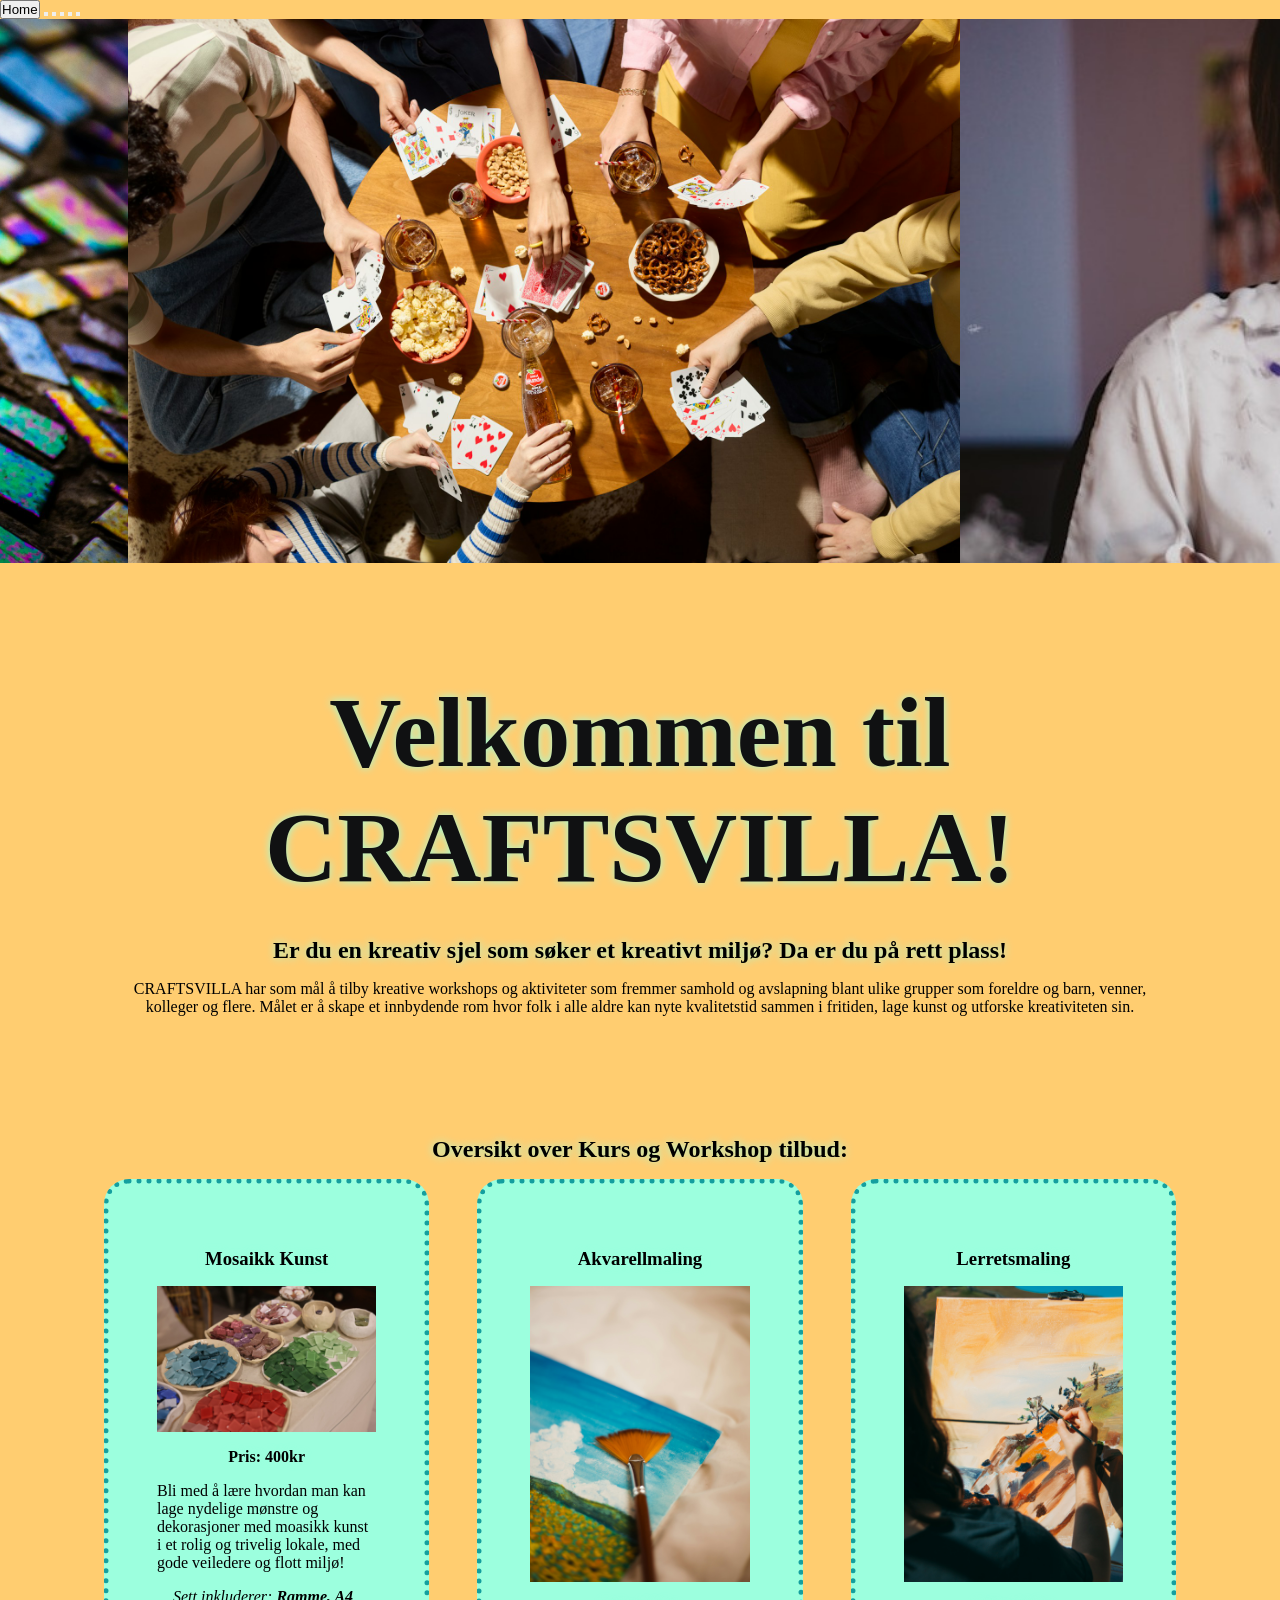
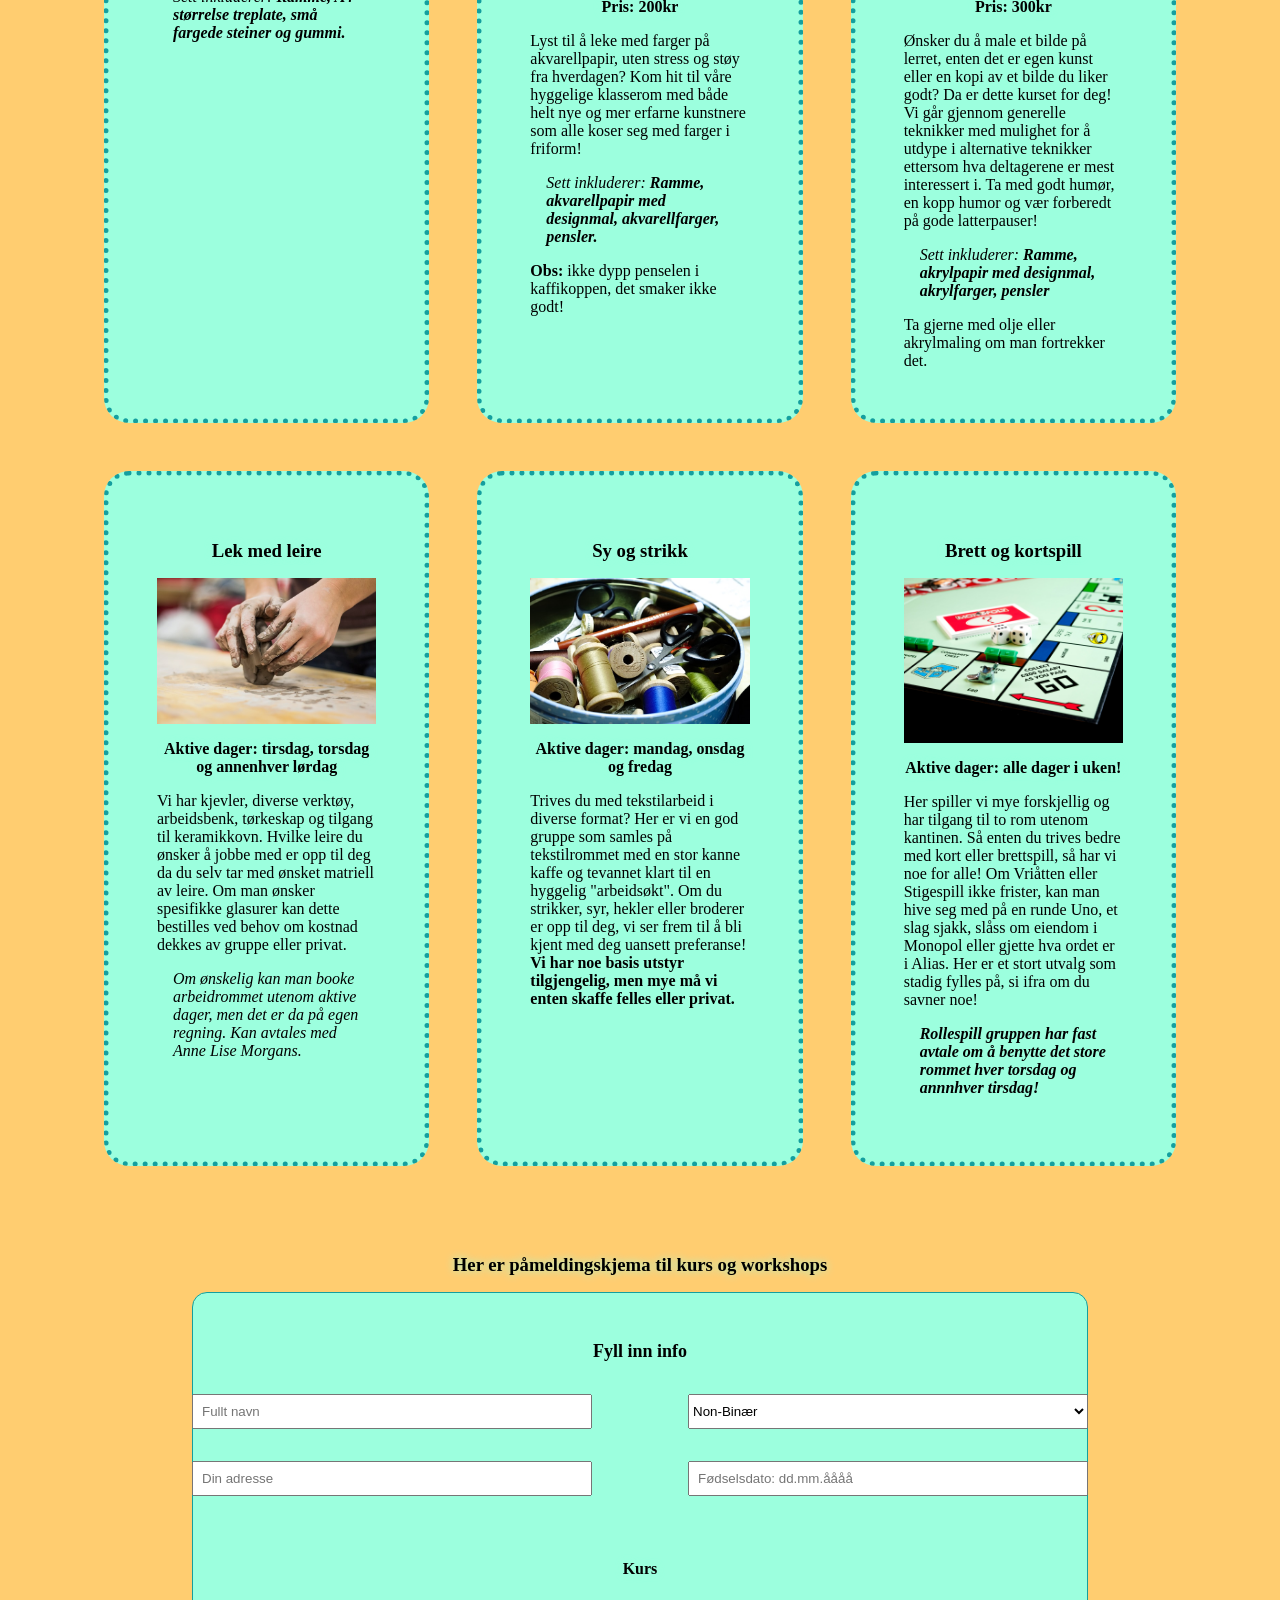
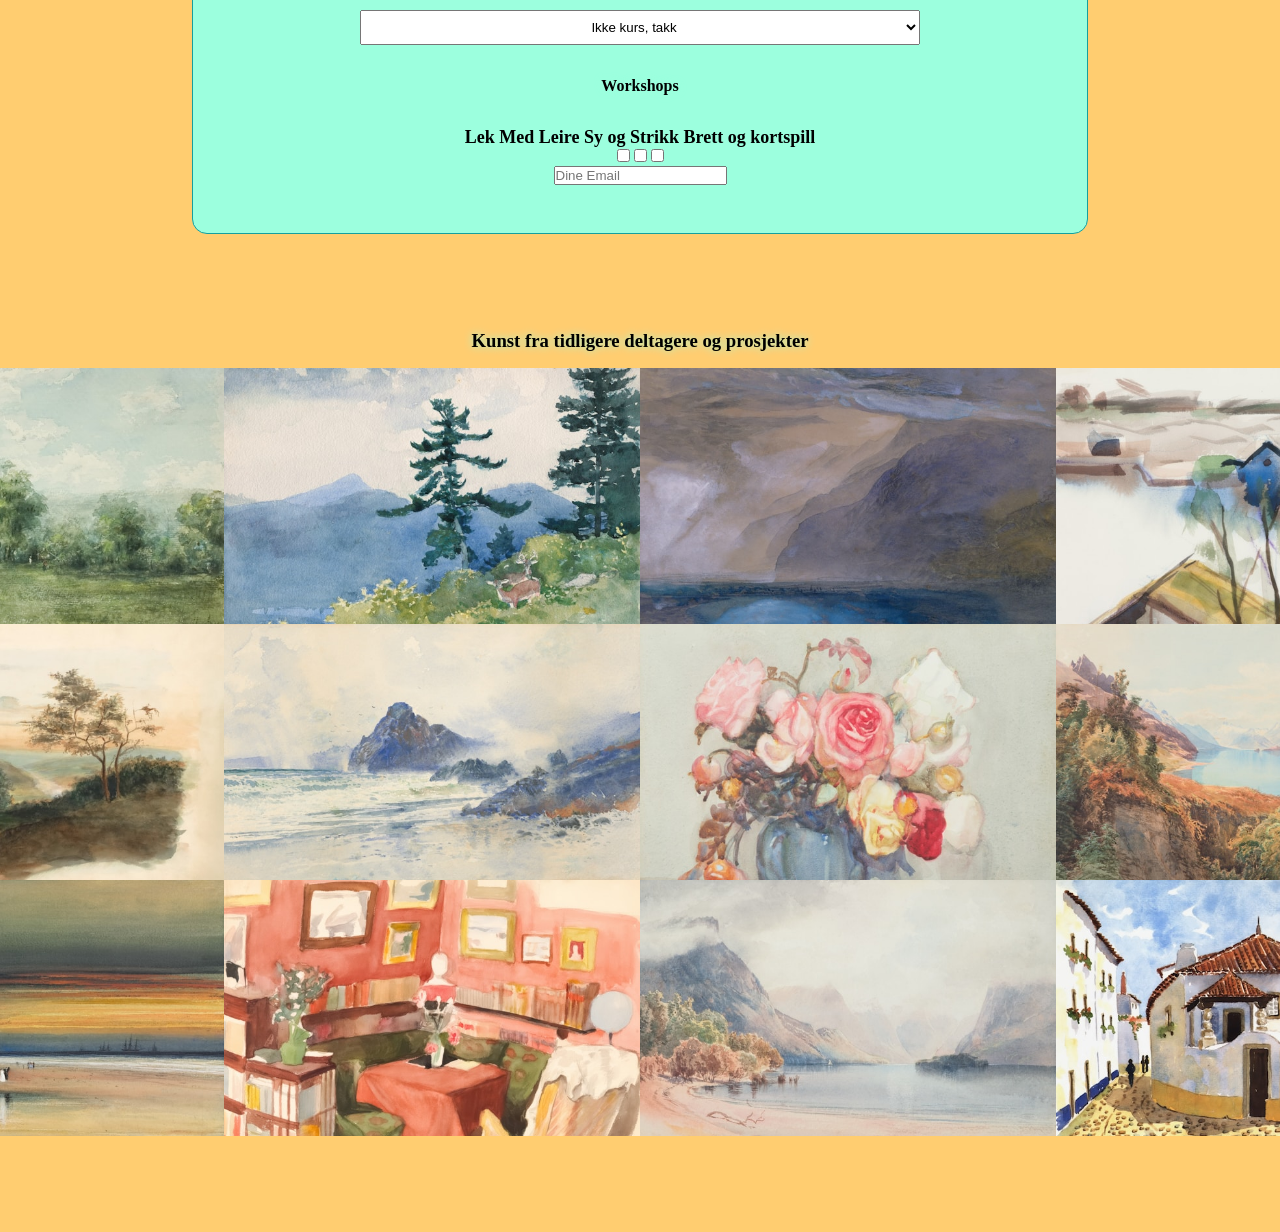
==== index.html @ 733533bc "AddedFeedbackPageFiles" ====
<!doctype html>
<html lang="en">
  <head>
    <meta charset="UTF-8" />
    <meta name="viewport" content="width=device-width, initial-scale=1.0" />
    <link rel="stylesheet" href="style.css" />
    <script src="script.js" defer></script>
    <!-- Favicon -->
    <link
      rel="icon"
      href="./img/icons/world-creativity-and-innovation-day.png"
    />
    <title>CRAFTSVILLA</title>
  </head>
  <body>
    <header>
      <!-- Per my design idea, I want the header to be the heroBanner/splash. A gently rotating display of img that is. -->
      <nav class="navBtnBar">
        <button class=" navBtn" id="navHome">Home</button>
        <button class="navBtn" id="navContact"></button>
        <button class="navBtn" id=""></button>
        <button class="navBtn" id=""></button>
        <button class="navBtn" id=""></button>
        <button class="navBtn" id=""></button>
      </nav>
      <!-- FIX the buttons to hover on top of the imgCarousel! -->
      <div class="carousel">
        <div class="group">
          <figure class="imgContSlide">
            <img
              src="./img/creativeCafe.jpg"
              alt="Et bord ved vindu, med to tegneblokker og tegneutstyr, en kaffekopp og presskanne."
              class="imgSlide"
            />
          </figure>
          <figure class="imgContSlide">
            <img
              src="./img/mosaicSplash.jpg"
              alt="Fargerikt mosaikk mønster i spraglende regnbuefarger."
              class="imgSlide"
            />
          </figure>
          <figure class="imgContSlide">
            <img
              src="./img/socialSplah.jpg"
              alt="overblikk av et bord med en vennegjeng som spiller kort, på bordet er glass og skåler med diverse salt snacks"
              class="imgSlide"
            />
          </figure>
          <figure class="imgContSlide">
            <img
              src="./img/paintingCarouselImg.jpg"
              alt="En smilende kvinne med malingsflekker i ansiktet"
              class="imgSlide"
            />
          </figure>
          <figure class="imgContSlide">
            <img
              src="./img/mosaicCreativeSplash.jpg"
              alt="veggmaleri, med teksten 'You are beautiful' og en stor sommerfugl alle detaljer og farger er laget i mosaikk."
              class="imgSlide"
            />
          </figure>
          <figure class="imgContSlide">
            <img
              src="./img/boardGameSplash.jpg"
              alt="Fire venner som spiller mahjong."
              class="imgSlide"
            />
          </figure>
        </div>
        <!-- Repeat of the imgs above to make the rotating animation as smooth as possible, according to my research the "aria-hidden" should mean that the accessibility aids ignore it as it is purely there for visual design purposes -->
        <div aria-hidden class="group">
          <figure class="imgContSlide">
            <img src="./img/creativeCafe.jpg" alt="" class="imgSlide" />
          </figure>
          <figure class="imgContSlide">
            <img src="./img/mosaicSplash.jpg" alt="" class="imgSlide" />
          </figure>
          <figure class="imgContSlide">
            <img src="./img/socialSplah.jpg" alt="" class="imgSlide" />
          </figure>
          <figure class="imgContSlide">
            <img src="./img/paintingCarouselImg.jpg" alt="" class="imgSlide" />
          </figure>
          <figure class="imgContSlide">
            <img src="./img/mosaicCreativeSplash.jpg" alt="" class="imgSlide" />
          </figure>
          <figure class="imgContSlide">
            <img src="./img/boardGameSplash.jpg" alt="" class="imgSlide" />
          </figure>
          <!-- Add ALT txt to group clone, just in case? -->
        </div>
      </div>
    </header>
    <main>
      <!-- First section is a little welcome text -->
      <section class="welcomeTxt">
        <h1>Velkommen til CRAFTSVILLA!</h1>
        <h2>
          Er du en kreativ sjel som søker et kreativt miljø? Da er du på rett
          plass!
        </h2>
        <p>
          CRAFTSVILLA har som mål å tilby kreative workshops og aktiviteter som
          fremmer samhold og avslapning blant ulike grupper som foreldre og
          barn, venner, kolleger og flere. Målet er å skape et innbydende rom
          hvor folk i alle aldre kan nyte kvalitetstid sammen i fritiden, lage
          kunst og utforske kreativiteten sin.
        </p>
      </section>
      <!-- All the incoming sections are supposed to be a mini taste/intro that will eventually lead to their own dedicated pages with a link -->
      <!-- Following section showcases classes and workshops, and will also function like buttons/links to separate childPages when they are ready -->
      <section class="workshInfo">
        <h2>Oversikt over Kurs og Workshop tilbud:</h2>
        <!-- Mulig videre info tekst her?  -->
        <div class="actiCardGrid">
          <article class="actiCard">
            <h3>Mosaikk Kunst</h3>
            <figure class="workshCardImg">
              <img src="./img/mosaicClassCard.jpg" alt="" />
            </figure>
            <h4>Pris: 400kr</h4>
            <p>
              Bli med å lære hvordan man kan lage nydelige mønstre og
              dekorasjoner med moasikk kunst i et rolig og trivelig lokale, med
              gode veiledere og flott miljø!
            </p>
            <p class="actiClassInfo">
              Sett inkluderer:
              <span class="actiInfoBoldTxt"
                >Ramme, A4 størrelse treplate, små fargede steiner og
                gummi.</span
              >
            </p>
          </article>
          <article class="actiCard">
            <h3>Akvarellmaling</h3>
            <figure class="workshCardImg">
              <img src="./img/paintDetail.jpg" alt="" />
            </figure>
            <h4>Pris: 200kr</h4>
            <p>
              Lyst til å leke med farger på akvarellpapir, uten stress og støy
              fra hverdagen? Kom hit til våre hyggelige klasserom med både helt
              nye og mer erfarne kunstnere som alle koser seg med farger i
              friform!
            </p>
            <p class="actiClassInfo">
              Sett inkluderer:
              <span class="actiInfoBoldTxt"
                >Ramme, akvarellpapir med designmal, akvarellfarger,
                pensler.</span
              >
            </p>
            <p>
              <span class="actiInfoBoldTxt">Obs:</span> ikke dypp penselen i
              kaffikoppen, det smaker ikke godt!
            </p>
          </article>
          <article class="actiCard">
            <h3>Lerretsmaling</h3>
            <figure class="workshCardImg">
              <img src="./img/oilPaintingClass.jpg" alt="" />
            </figure>
            <h4>Pris: 300kr</h4>
            <p>
              Ønsker du å male et bilde på lerret, enten det er egen kunst eller
              en kopi av et bilde du liker godt? Da er dette kurset for deg! Vi
              går gjennom generelle teknikker med mulighet for å utdype i
              alternative teknikker ettersom hva deltagerene er mest interessert
              i. Ta med godt humør, en kopp humor og vær forberedt på gode
              latterpauser!
            </p>
            <p class="actiClassInfo">
              Sett inkluderer:
              <span class="actiInfoBoldTxt"
                >Ramme, akrylpapir med designmal, akrylfarger, pensler</span
              >
            </p>
            <p>Ta gjerne med olje eller akrylmaling om man fortrekker det.</p>
          </article>
          <article class="actiCard">
            <h3>Lek med leire</h3>
            <figure class="workshCardImg">
              <img
                src="./img/clayWorkshop.jpg"
                alt="To hender som knar leire på et trebord"
              />
            </figure>
            <h4>Aktive dager: tirsdag, torsdag og annenhver lørdag</h4>
            <p>
              Vi har kjevler, diverse verktøy, arbeidsbenk, tørkeskap og tilgang
              til keramikkovn. Hvilke leire du ønsker å jobbe med er opp til deg
              da du selv tar med ønsket matriell av leire. Om man ønsker
              spesifikke glasurer kan dette bestilles ved behov om kostnad
              dekkes av gruppe eller privat.
            </p>
            <p class="actiClassInfo">
              Om ønskelig kan man booke arbeidrommet utenom aktive dager, men
              det er da på egen regning. Kan avtales med
              <!-- sett inn AdminNavn-->
              Anne Lise Morgans.
            </p>
          </article>
          <article class="actiCard">
            <h3>Sy og strikk</h3>
            <figure class="workshCardImg">
              <img
                src="./img/textileWorkshop.jpg"
                alt="En kurv med sakser, markeringstusj og diverse farget tråd i."
              />
            </figure>
            <h4>Aktive dager: mandag, onsdag og fredag</h4>
            <p>
              Trives du med tekstilarbeid i diverse format? Her er vi en god
              gruppe som samles på tekstilrommet med en stor kanne kaffe og
              tevannet klart til en hyggelig "arbeidsøkt". Om du strikker, syr,
              hekler eller broderer er opp til deg, vi ser frem til å bli kjent
              med deg uansett preferanse!
            </p>
            <p class="actiInfoBoldTxt">
              Vi har noe basis utstyr tilgjengelig, men mye må vi enten skaffe
              felles eller privat.
            </p>
          </article>
          <article class="actiCard">
            <h3>Brett og kortspill</h3>
            <figure class="workshCardImg">
              <img
                src="./img/boardgameCard.jpg"
                alt="Hjørnet på et Monopoly brettspill, med spillbrikker, kort og små hus på."
              />
            </figure>
            <h4>Aktive dager: alle dager i uken!</h4>
            <p>
              Her spiller vi mye forskjellig og har tilgang til to rom utenom
              kantinen. Så enten du trives bedre med kort eller brettspill, så
              har vi noe for alle! Om Vriåtten eller Stigespill ikke frister,
              kan man hive seg med på en runde Uno, et slag sjakk, slåss om
              eiendom i Monopol eller gjette hva ordet er i Alias. Her er et
              stort utvalg som stadig fylles på, si ifra om du savner noe!
            </p>
            <p class="actiClassInfo actiInfoBoldTxt">
              Rollespill gruppen har fast avtale om å benytte det store rommet
              hver torsdag og annnhver tirsdag!
            </p>
          </article>
        </div>
      </section>
      <!-- This section is for signing up to the classes or workshops above, NOTE: is should be a seperate page -->
      <section class="signUpForm">
        <h3>Her er påmeldingskjema til kurs og workshops</h3>
        <form action="">
          <label for="text">Fyll inn info</label>
          <div class="formGrid">
            <input type="text" placeholder="Fullt navn" required="required" />
            <select name="gender" id="">
              <option value="1">Non-Binær</option>
              <option value="2">Mann</option>
              <option value="3">Kvinne</option>
              <option value="4">Ønsker ikke å oppgi</option>
            </select>
            <input type="text" placeholder="Din adresse" required="required" />
            <input type="text" placeholder="Fødselsdato: dd.mm.åååå" />
            <!-- Note to self: May need different parting into divs and css to achieve the visual I want -->
          </div>
          <div class="wsAndcoptions">
            <h4>Kurs</h4>
            <select name="classes" id="">
              <option value="0">Ikke kurs, takk</option>
              <option value="1">Mosaikk Kunst</option>
              <option value="2">Akvarellmaling</option>
              <option value="3">Lerretsmaling</option>
            </select>
            <h4>Workshops</h4>
            <div class="workshopOptionCont">
              <div class="chooseOption">
                <label for="workshopActivity"> Lek Med Leire </label>
                <label for="workshopActivity">Sy og Strikk </label>
                <label for="workshopActivity">Brett og kortspill </label>
              </div>
              <div class="checkboxOption">
                <input type="checkbox" />
                <input type="checkbox" />
                <input type="checkbox" />
              </div>
            </div>
          </div>
          <input type="text" placeholder="Dine Email" />
        </form>
      </section>
      <section class="imgGallery">
        <h3>Kunst fra tidligere deltagere og prosjekter</h3>
        <div class="imgGalleryGrid">
          <figure class="imgContGallery">
            <img src="./img/gallery/formerArt1.jpg" alt="" />
          </figure>
          <figure class="imgContGallery">
            <img src="./img/gallery/formerArt2.jpg" alt="" />
          </figure>
          <figure class="imgContGallery">
            <img src="./img/gallery/formerArt3.jpg" alt="" />
          </figure>
          <figure class="imgContGallery">
            <img src="./img/gallery/formerArt4.jpg" alt="" />
          </figure>
          <figure class="imgContGallery">
            <img src="./img/gallery/formerArt5.jpg" alt="" />
          </figure>
          <figure class="imgContGallery">
            <img src="./img/gallery/formerArt6.jpg" alt="" />
          </figure>
          <figure class="imgContGallery">
            <img src="./img/gallery/formerArt7.jpg" alt="" />
          </figure>
          <figure class="imgContGallery">
            <img src="./img/gallery/formerArt8.jpg" alt="" />
          </figure>
          <figure class="imgContGallery">
            <img src="./img/gallery/formerArt9.jpg" alt="" />
          </figure>
          <figure class="imgContGallery">
            <img src="./img/gallery/formerArt10.jpg" alt="" />
          </figure>
          <figure class="imgContGallery">
            <img src="./img/gallery/formerArt11.jpg" alt="" />
          </figure>
          <figure class="imgContGallery">
            <img src="/img/gallery/formerArt12.jpg" alt="" />
          </figure>
        </div>
      </section>
      <!-- <section></section> -->
    </main>
    <footer></footer>
  </body>
</html>
---- style.css ----
/* Readjusting base layout for the entire page */
* {
  margin: 0;
  padding: 0;
  box-sizing: border-box;
}

body {
  background-color: #ffc75ee2;
}
body::-webkit-scrollbar {
  display: none;
}

/* Group styling on headliners to give them some air */
h1,
h2,
h3,
h4 {
  padding-bottom: 1rem;
  padding-top: 1rem;
  text-shadow: 0 0 8px #9cffde;
  text-align: center;
}
h1 {
  color: #101112;
  font-size: 100px;
}

/* Rotating imgs - Herobanner - Styling */
.carousel {
  display: flex;
  flex-direction: row;
  /* margin: 90px; */
  width: 100vw;
  /* border: 5px solid red; */
  overflow-x: auto;
  /* overflow-y: hidden; */
  height: 34rem;
}
.carousel::-webkit-scrollbar {
  display: none;
}

.group {
  display: flex;
  flex-direction: row;
  justify-content: center;
  align-items: center;
  /* padding-right: 0; */
  animation: spin 20s infinite linear;
}
.group::-webkit-scrollbar {
  display: none;
}
/* the image conatiner styling */
.imgContSlide {
  justify-content: center;
  align-items: center;
  flex: 0 0 52rem;
  overflow-y: auto;
}
/* Adjusting img files to fit their container */
img {
  width: 100%;
}
/* Animation for the rotation */
@keyframes spin {
  from {
    translate: 0;
  }
  to {
    translate: -100%;
  }
  /* Should be seamless animation now, but have yet to check if it works with different size screens */
}

/* Layout styling til velksomtekst h1, h2 og p */
.welcomeTxt {
  display: flex;
  flex-direction: column;
  align-items: center;
  justify-content: center;
  text-align: center;
  padding: 6rem 8rem 5rem 8rem;
}

/* Workshops and classes styling */
.workshInfo {
  display: flex;
  flex-direction: column;
  align-items: center;
  margin: 1.5rem;
  padding: 0 5rem 0 5rem;
}

.actiCardGrid {
  display: grid;
  grid-template-columns: repeat(3, 1fr);
  gap: 3rem;
  margin-bottom: 3rem;
}

.actiCard {
  background-color: #9cffde;
  padding: 3rem;
  border: 5px dotted #149f9f;
  border-radius: 25px;
  max-width: 36rem;
  /* Ready to activate when the other pages are done */
  /* cursor: pointer; */
  transition: transform 0.5s ease-in-out;
}

.actiCard:hover {
  transform: scale(1.03);
  box-shadow: 3px 3px 8px #149f9f;
}

.workshCardImg {
  display: flex;
  flex-direction: column;
  justify-content: center;
  max-width: 28rem;
  max-height: 18.5rem;
  object-fit: contain;
  object-position: center center;
  overflow: hidden;
}

.actiClassInfo {
  font-style: italic;
  padding: 1rem;
}
.actiInfoBoldTxt {
  font-weight: bold;
}

/* Sign up form styling */
/* NOTE!! FIX responsive styling, DIS NO WORK ON SMALLER SCREENS */
form {
  display: flex;
  flex-direction: column;
  align-items: center;
  background-color: #9cffde;
  width: 70vw;
  margin: auto; /*Note To self: FIX to be responsive asap, ya DINGUS!*/
  padding: 3rem;
  border: 1.5px solid #149f9f;
  border-radius: 15px;
}

label {
  font-size: large;
  font-weight: bold;
}

.formGrid {
  display: grid;
  grid-template-columns: repeat(2, 1fr);
  row-gap: 2rem;
  column-gap: 6rem;
  margin-top: 2rem;
}

.formGrid > input {
  width: 25rem;
  padding: 0.5rem;
}

.wsAndcoptions {
  margin-top: 3rem;
  display: flex;
  flex-direction: column;
  row-gap: 1rem;
}

.wsAndcoptions > select {
  width: 35rem;
  padding: 0.5rem;
  text-align: center;
}

.wsAndcoptions > label {
  text-align: center;
}
.workshopOptionCont {
  display: flex;
  flex-direction: column;
  align-items: center;
  justify-content: space-evenly;
}
.chooseOption {
}

/* GalleryGrid */
.imgGallery {
  display: flex;
  flex-direction: column;
  align-items: center;
  margin-top: 5rem;
  margin-bottom: 6rem;
}
.imgGalleryGrid {
  display: grid;
  grid-template-columns: repeat(4, 1fr);
  justify-content: center;
  width: 85vw;
}
.imgContGallery {
  width: 26rem;
  height: 16rem;
  overflow-y: hidden;
}
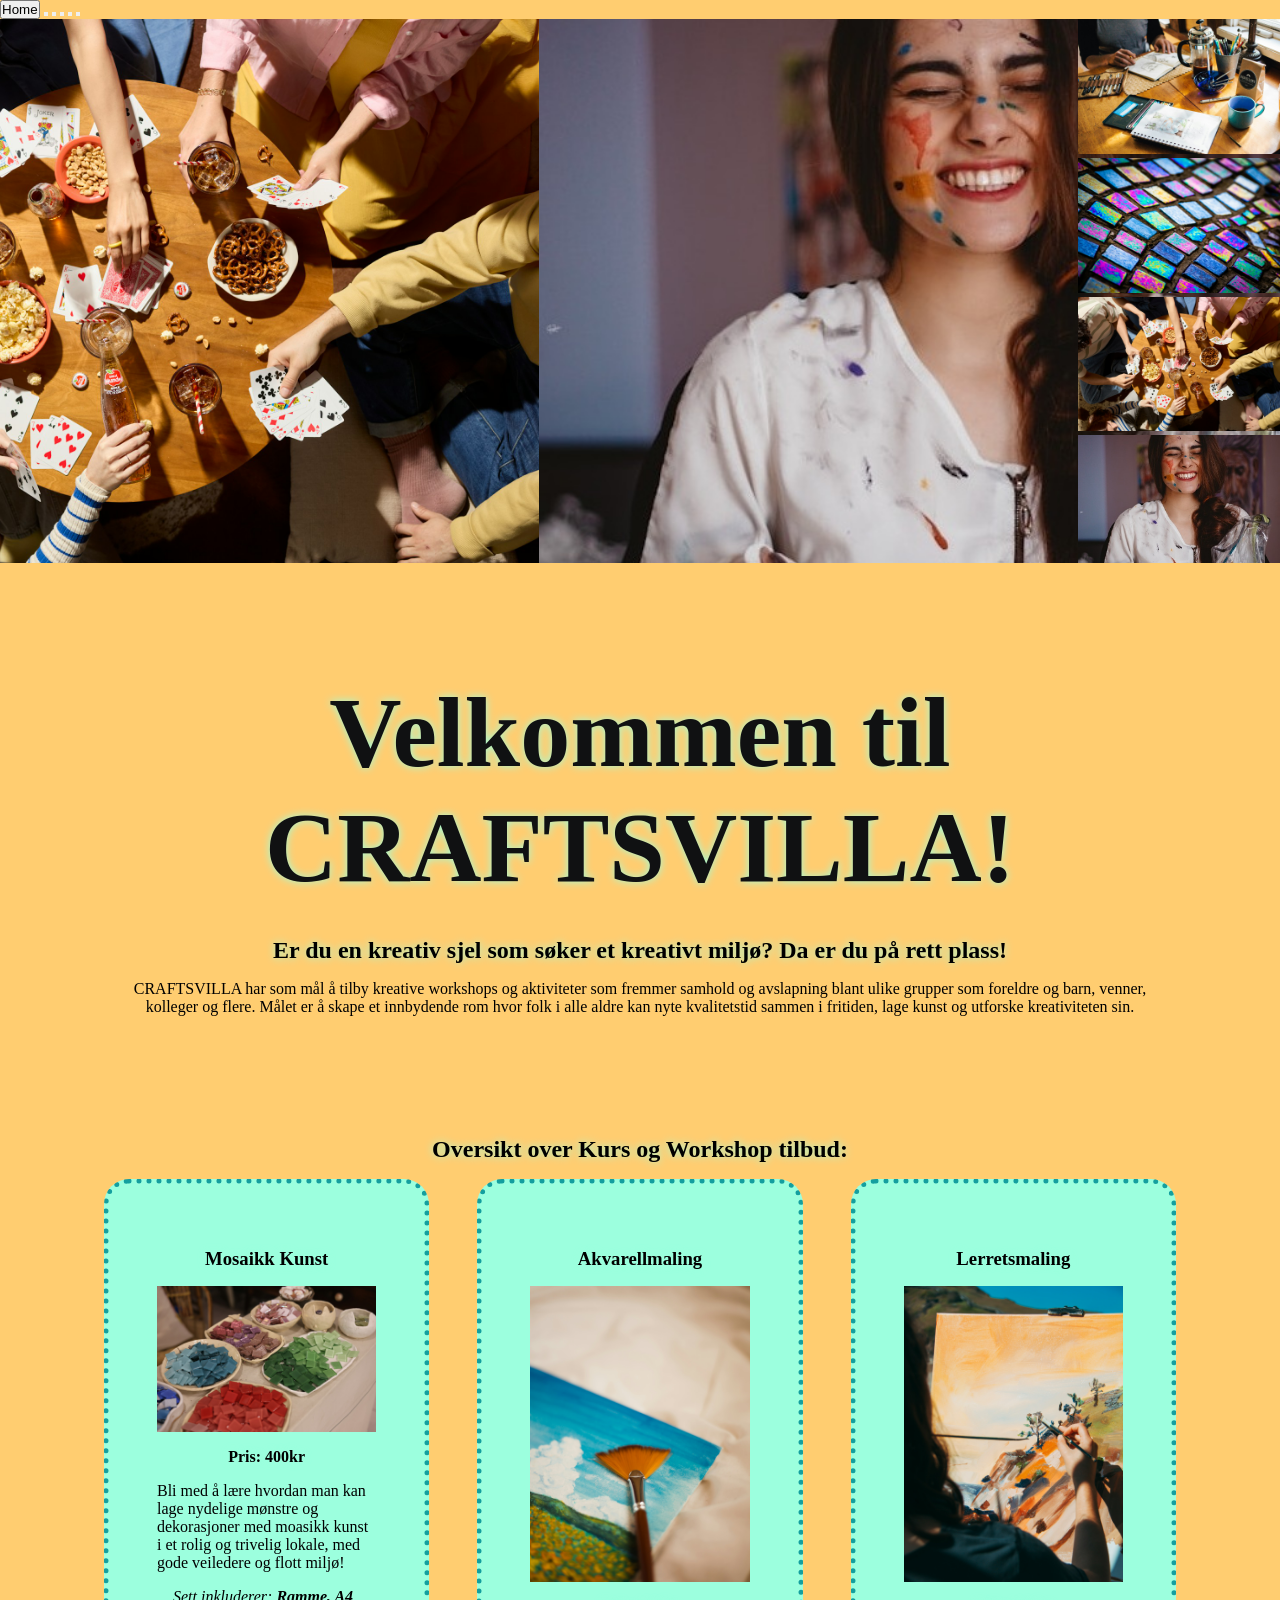
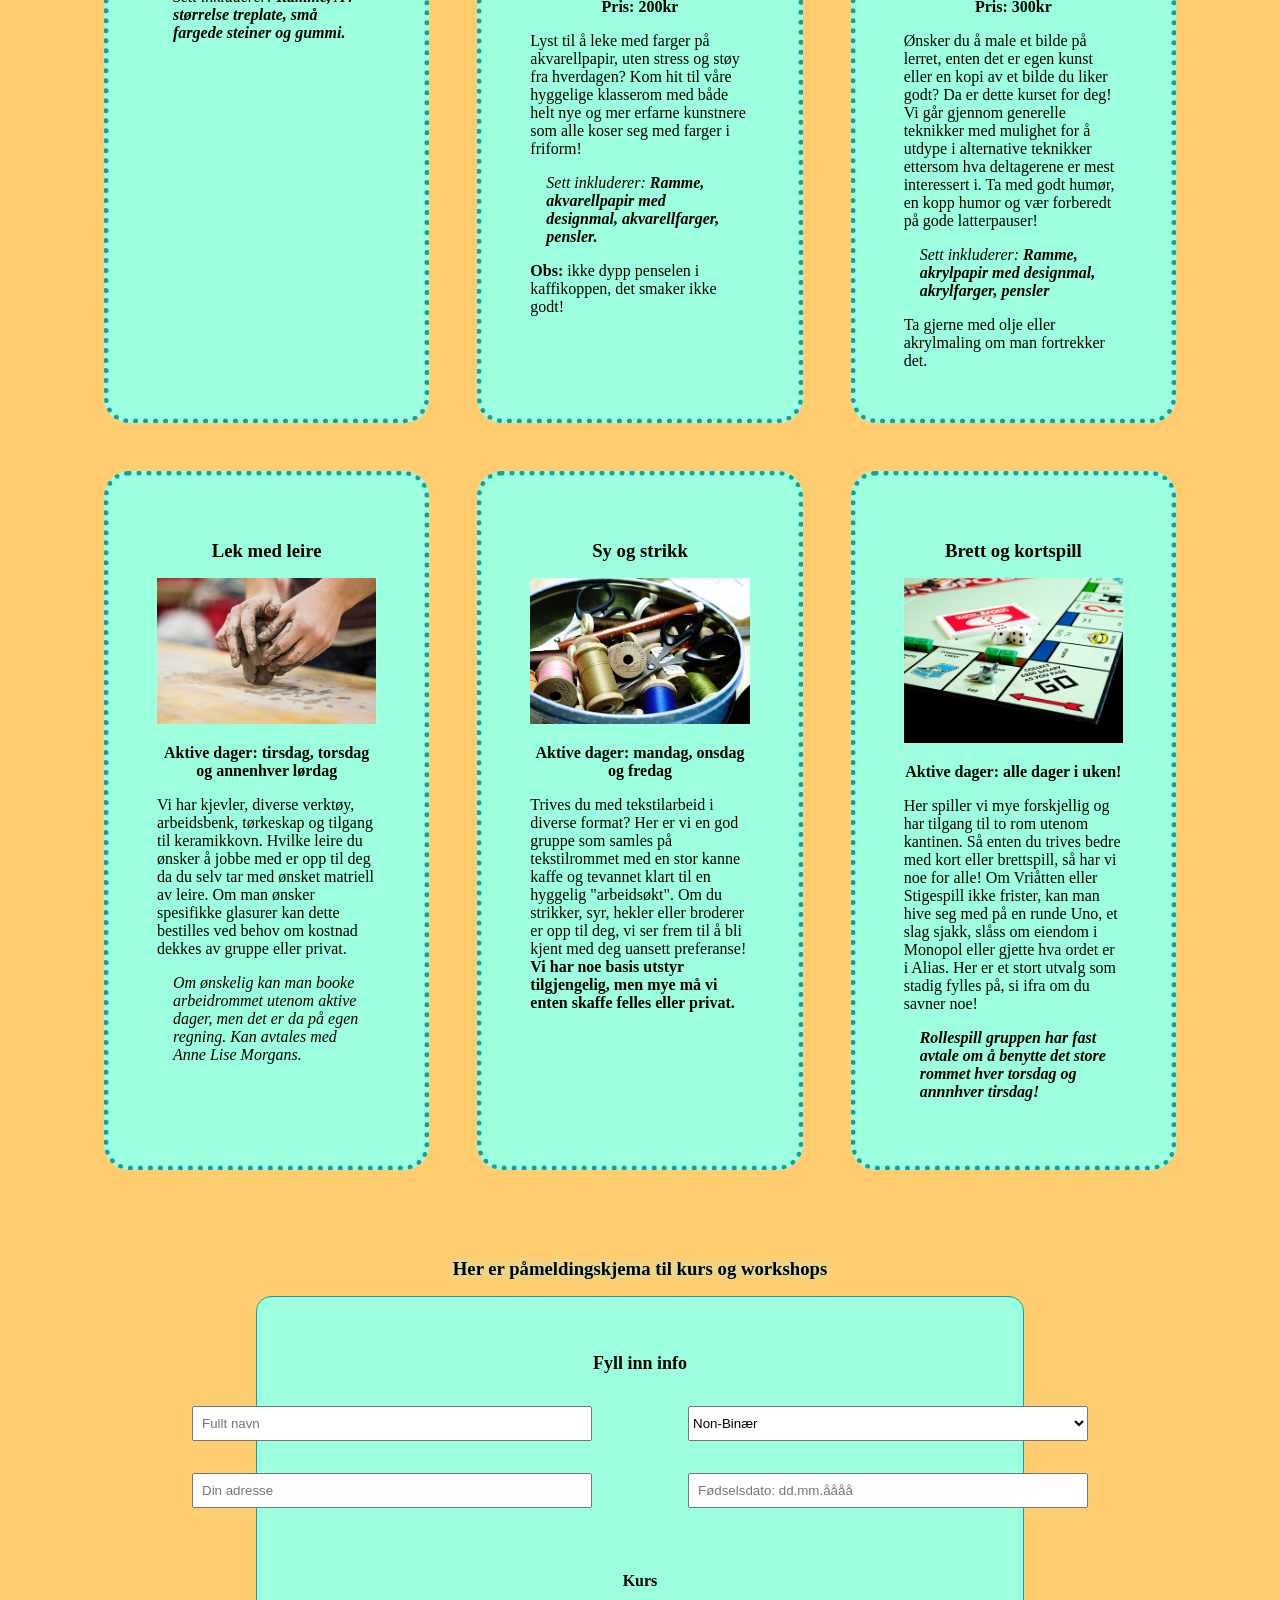
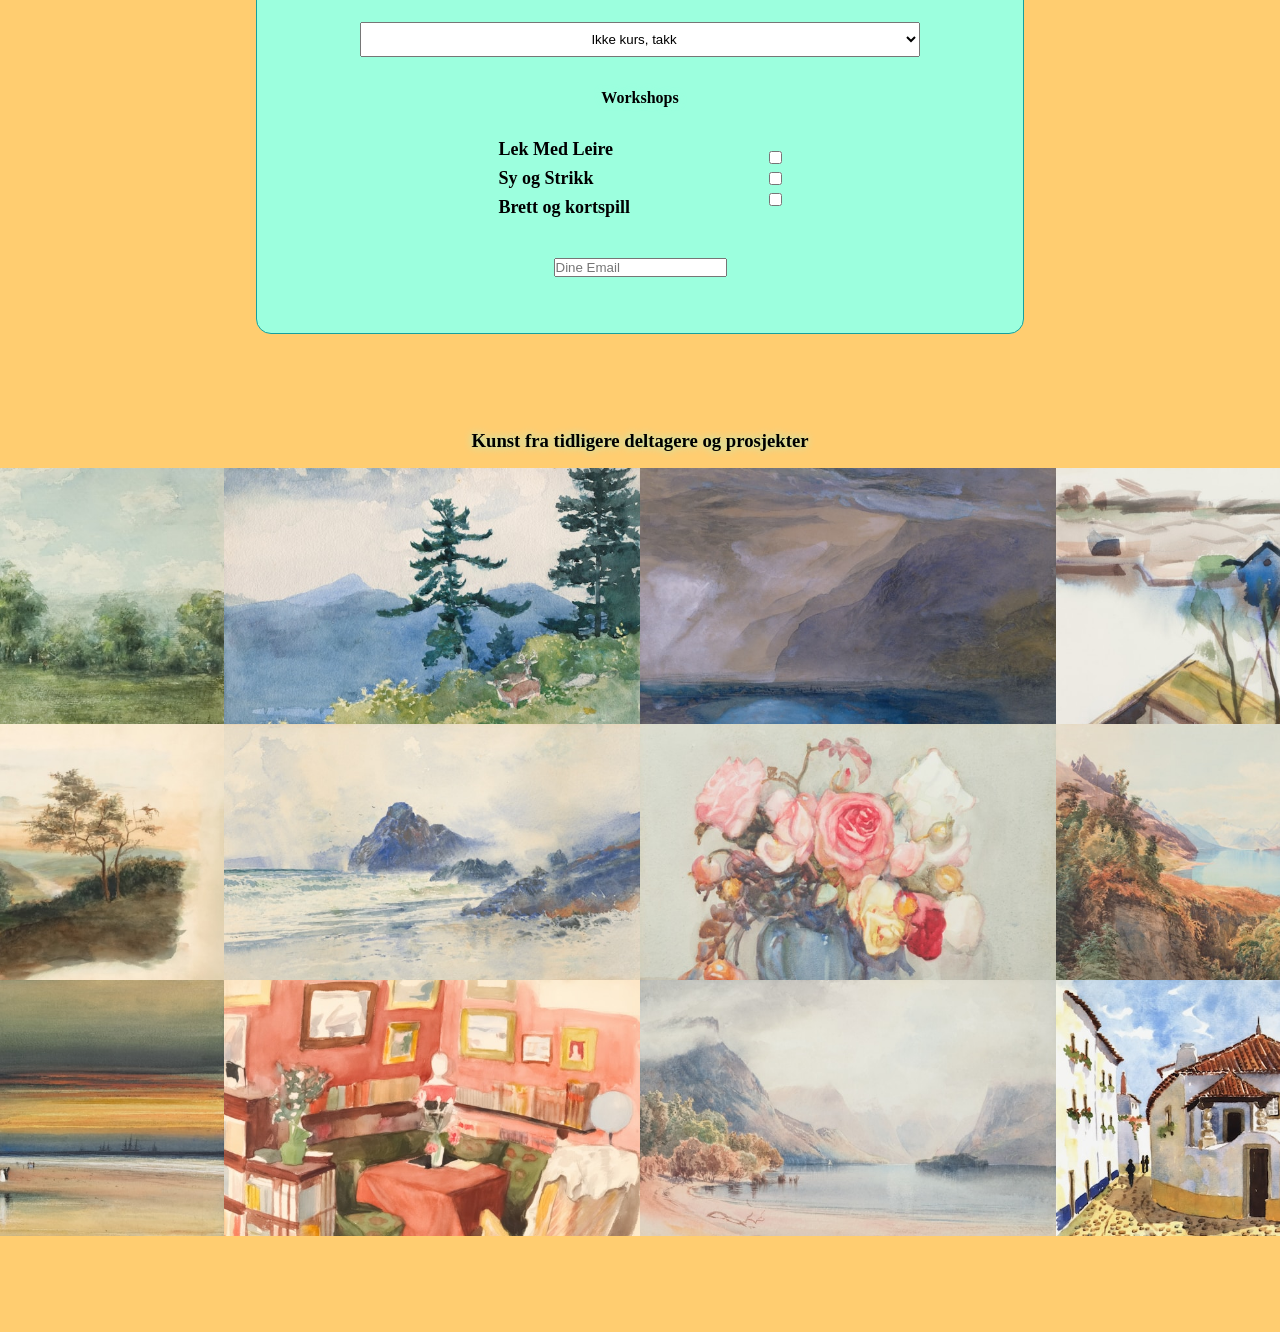
==== commit 34a8a744: "formAlmostDone_DoneMiniTidyUpToDRY" ====
--- a/index.html
+++ b/index.html
@@ -24,8 +24,8 @@
         <button class="navBtn" id=""></button>
       </nav>
       <!-- FIX the buttons to hover on top of the imgCarousel! -->
-      <div class="carousel">
-        <div class="group">
+      <div class="carousel flexRow">
+        <div class="group flexRow">
           <figure class="imgContSlide">
             <img
               src="./img/creativeCafe.jpg"
@@ -95,7 +95,7 @@
     </header>
     <main>
       <!-- First section is a little welcome text -->
-      <section class="welcomeTxt">
+      <section class="welcomeTxt flexColumn">
         <h1>Velkommen til CRAFTSVILLA!</h1>
         <h2>
           Er du en kreativ sjel som søker et kreativt miljø? Da er du på rett
@@ -111,13 +111,13 @@
       </section>
       <!-- All the incoming sections are supposed to be a mini taste/intro that will eventually lead to their own dedicated pages with a link -->
       <!-- Following section showcases classes and workshops, and will also function like buttons/links to separate childPages when they are ready -->
-      <section class="workshInfo">
+      <section class="workshInfo flexColumn">
         <h2>Oversikt over Kurs og Workshop tilbud:</h2>
         <!-- Mulig videre info tekst her?  -->
         <div class="actiCardGrid">
           <article class="actiCard">
             <h3>Mosaikk Kunst</h3>
-            <figure class="workshCardImg">
+            <figure class="workshCardImg flexColumn">
               <img src="./img/mosaicClassCard.jpg" alt="" />
             </figure>
             <h4>Pris: 400kr</h4>
@@ -251,7 +251,7 @@
       <!-- This section is for signing up to the classes or workshops above, NOTE: is should be a seperate page -->
       <section class="signUpForm">
         <h3>Her er påmeldingskjema til kurs og workshops</h3>
-        <form action="">
+        <form class="flexColumn" action="">
           <label for="text">Fyll inn info</label>
           <div class="formGrid">
             <input type="text" placeholder="Fullt navn" required="required" />
@@ -265,7 +265,7 @@
             <input type="text" placeholder="Fødselsdato: dd.mm.åååå" />
             <!-- Note to self: May need different parting into divs and css to achieve the visual I want -->
           </div>
-          <div class="wsAndcoptions">
+          <div class="wsAndcOptions flexColumn">
             <h4>Kurs</h4>
             <select name="classes" id="">
               <option value="0">Ikke kurs, takk</option>
@@ -274,13 +274,13 @@
               <option value="3">Lerretsmaling</option>
             </select>
             <h4>Workshops</h4>
-            <div class="workshopOptionCont">
-              <div class="chooseOption">
+            <div class="workshopOptionCont flexRow">
+              <div class="whOptionGap flexColumn">
                 <label for="workshopActivity"> Lek Med Leire </label>
                 <label for="workshopActivity">Sy og Strikk </label>
                 <label for="workshopActivity">Brett og kortspill </label>
               </div>
-              <div class="checkboxOption">
+              <div class="whOptionGap flexColumn">
                 <input type="checkbox" />
                 <input type="checkbox" />
                 <input type="checkbox" />
@@ -290,7 +290,7 @@
           <input type="text" placeholder="Dine Email" />
         </form>
       </section>
-      <section class="imgGallery">
+      <section class="imgGallery flexColumn">
         <h3>Kunst fra tidligere deltagere og prosjekter</h3>
         <div class="imgGalleryGrid">
           <figure class="imgContGallery">
--- a/style.css
+++ b/style.css
@@ -3,6 +3,18 @@
   margin: 0;
   padding: 0;
   box-sizing: border-box;
+}
+
+/* FIX DRY! = compress repeating code to utility classes */
+/* Utility styling to be applied to multiple elements */
+.flexRow {
+  display: flex;
+  flex-direction: row;
+}
+
+.flexColumn {
+  display: flex;
+  flex-direction: column;
 }
 
 body {
@@ -29,13 +41,8 @@
 
 /* Rotating imgs - Herobanner - Styling */
 .carousel {
-  display: flex;
-  flex-direction: row;
-  /* margin: 90px; */
   width: 100vw;
-  /* border: 5px solid red; */
   overflow-x: auto;
-  /* overflow-y: hidden; */
   height: 34rem;
 }
 .carousel::-webkit-scrollbar {
@@ -43,8 +50,6 @@
 }
 
 .group {
-  display: flex;
-  flex-direction: row;
   justify-content: center;
   align-items: center;
   /* padding-right: 0; */
@@ -77,18 +82,14 @@
 
 /* Layout styling til velksomtekst h1, h2 og p */
 .welcomeTxt {
-  display: flex;
-  flex-direction: column;
   align-items: center;
   justify-content: center;
   text-align: center;
   padding: 6rem 8rem 5rem 8rem;
 }
 
-/* Workshops and classes styling */
+/* Workshops and classes cards styling */
 .workshInfo {
-  display: flex;
-  flex-direction: column;
   align-items: center;
   margin: 1.5rem;
   padding: 0 5rem 0 5rem;
@@ -101,6 +102,7 @@
   margin-bottom: 3rem;
 }
 
+/* Note: The cards will also function as buttons to their dedicated page when said page is ready */
 .actiCard {
   background-color: #9cffde;
   padding: 3rem;
@@ -118,8 +120,6 @@
 }
 
 .workshCardImg {
-  display: flex;
-  flex-direction: column;
   justify-content: center;
   max-width: 28rem;
   max-height: 18.5rem;
@@ -139,13 +139,11 @@
 /* Sign up form styling */
 /* NOTE!! FIX responsive styling, DIS NO WORK ON SMALLER SCREENS */
 form {
-  display: flex;
-  flex-direction: column;
   align-items: center;
   background-color: #9cffde;
-  width: 70vw;
+  width: 60vw;
   margin: auto; /*Note To self: FIX to be responsive asap, ya DINGUS!*/
-  padding: 3rem;
+  padding: 3.5rem;
   border: 1.5px solid #149f9f;
   border-radius: 15px;
 }
@@ -168,35 +166,31 @@
   padding: 0.5rem;
 }
 
-.wsAndcoptions {
+.wsAndcOptions {
   margin-top: 3rem;
-  display: flex;
-  flex-direction: column;
   row-gap: 1rem;
 }
 
-.wsAndcoptions > select {
+.wsAndcOptions > select {
   width: 35rem;
   padding: 0.5rem;
   text-align: center;
 }
 
-.wsAndcoptions > label {
+.wsAndcOptions > label {
   text-align: center;
 }
 .workshopOptionCont {
-  display: flex;
-  flex-direction: column;
   align-items: center;
   justify-content: space-evenly;
-}
-.chooseOption {
+  margin-bottom: 2.5rem;
+}
+.whOptionGap {
+  row-gap: 0.5rem;
 }
 
 /* GalleryGrid */
 .imgGallery {
-  display: flex;
-  flex-direction: column;
   align-items: center;
   margin-top: 5rem;
   margin-bottom: 6rem;
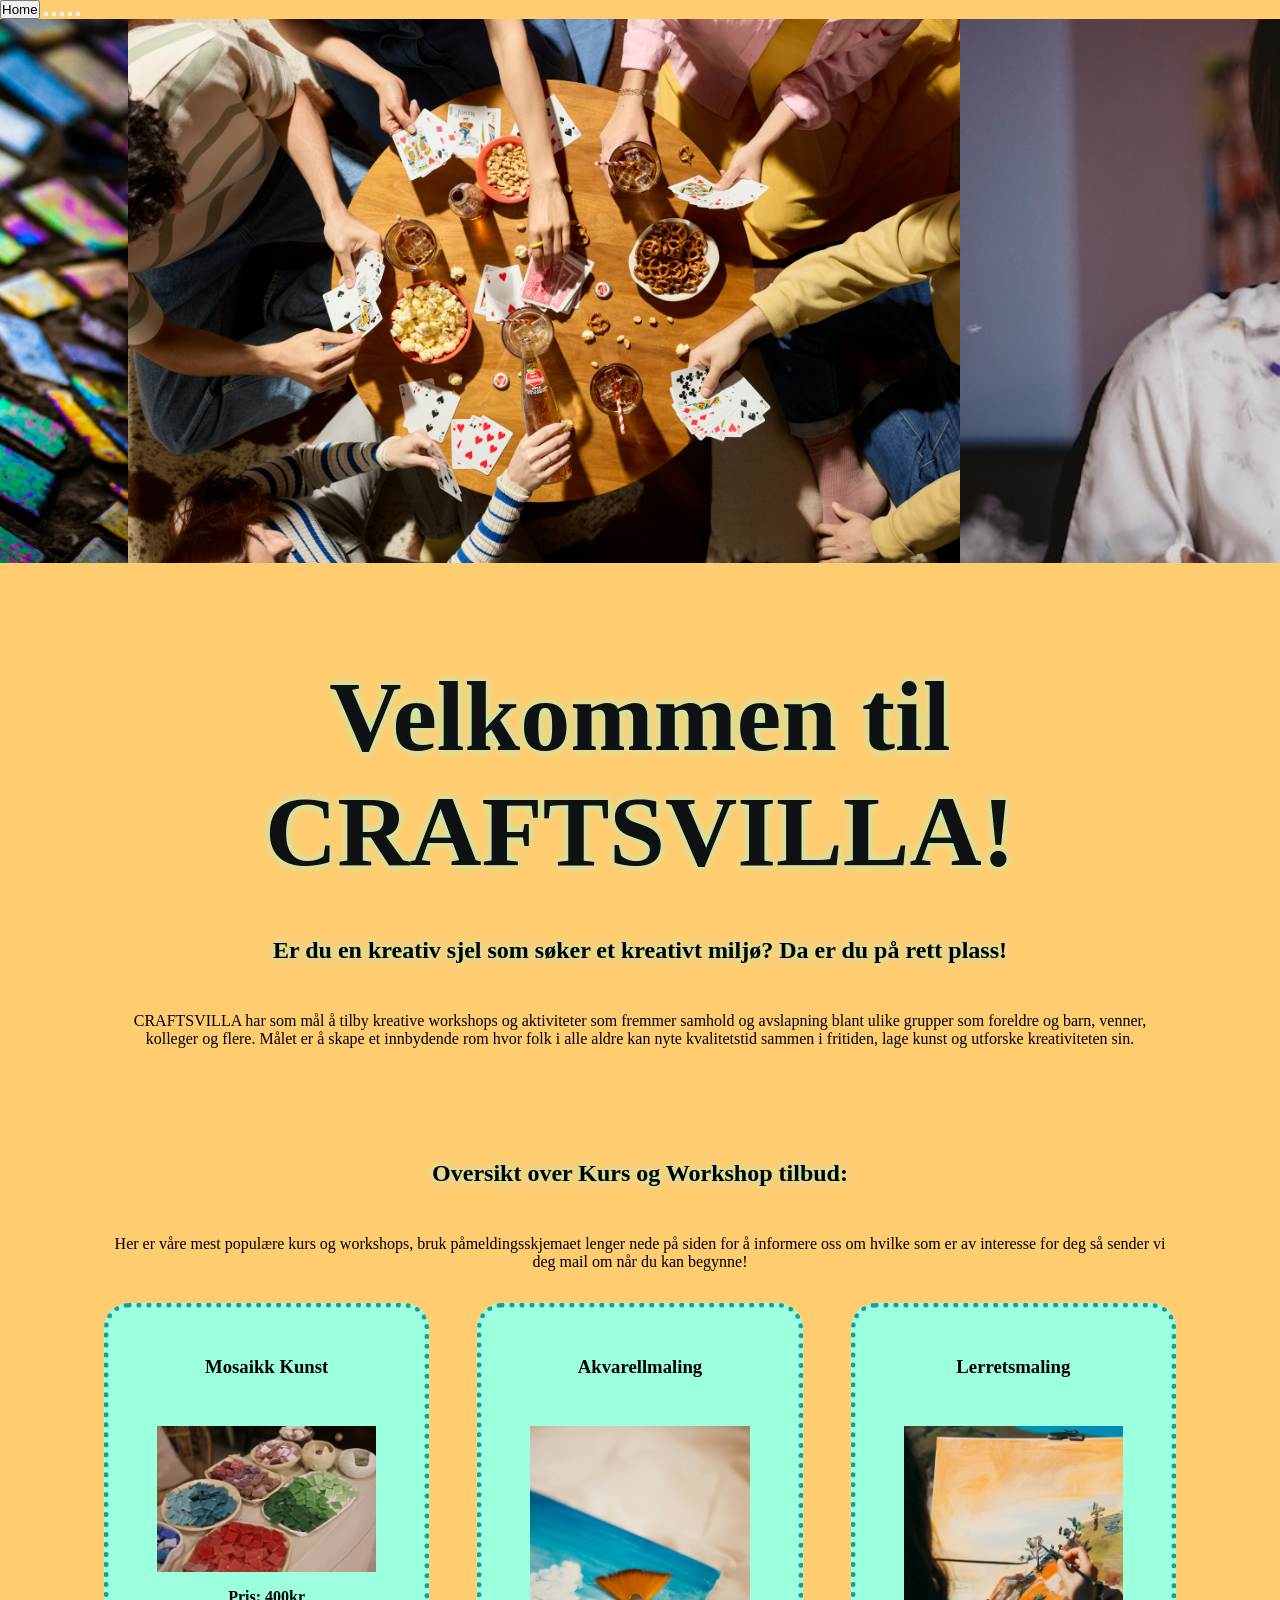
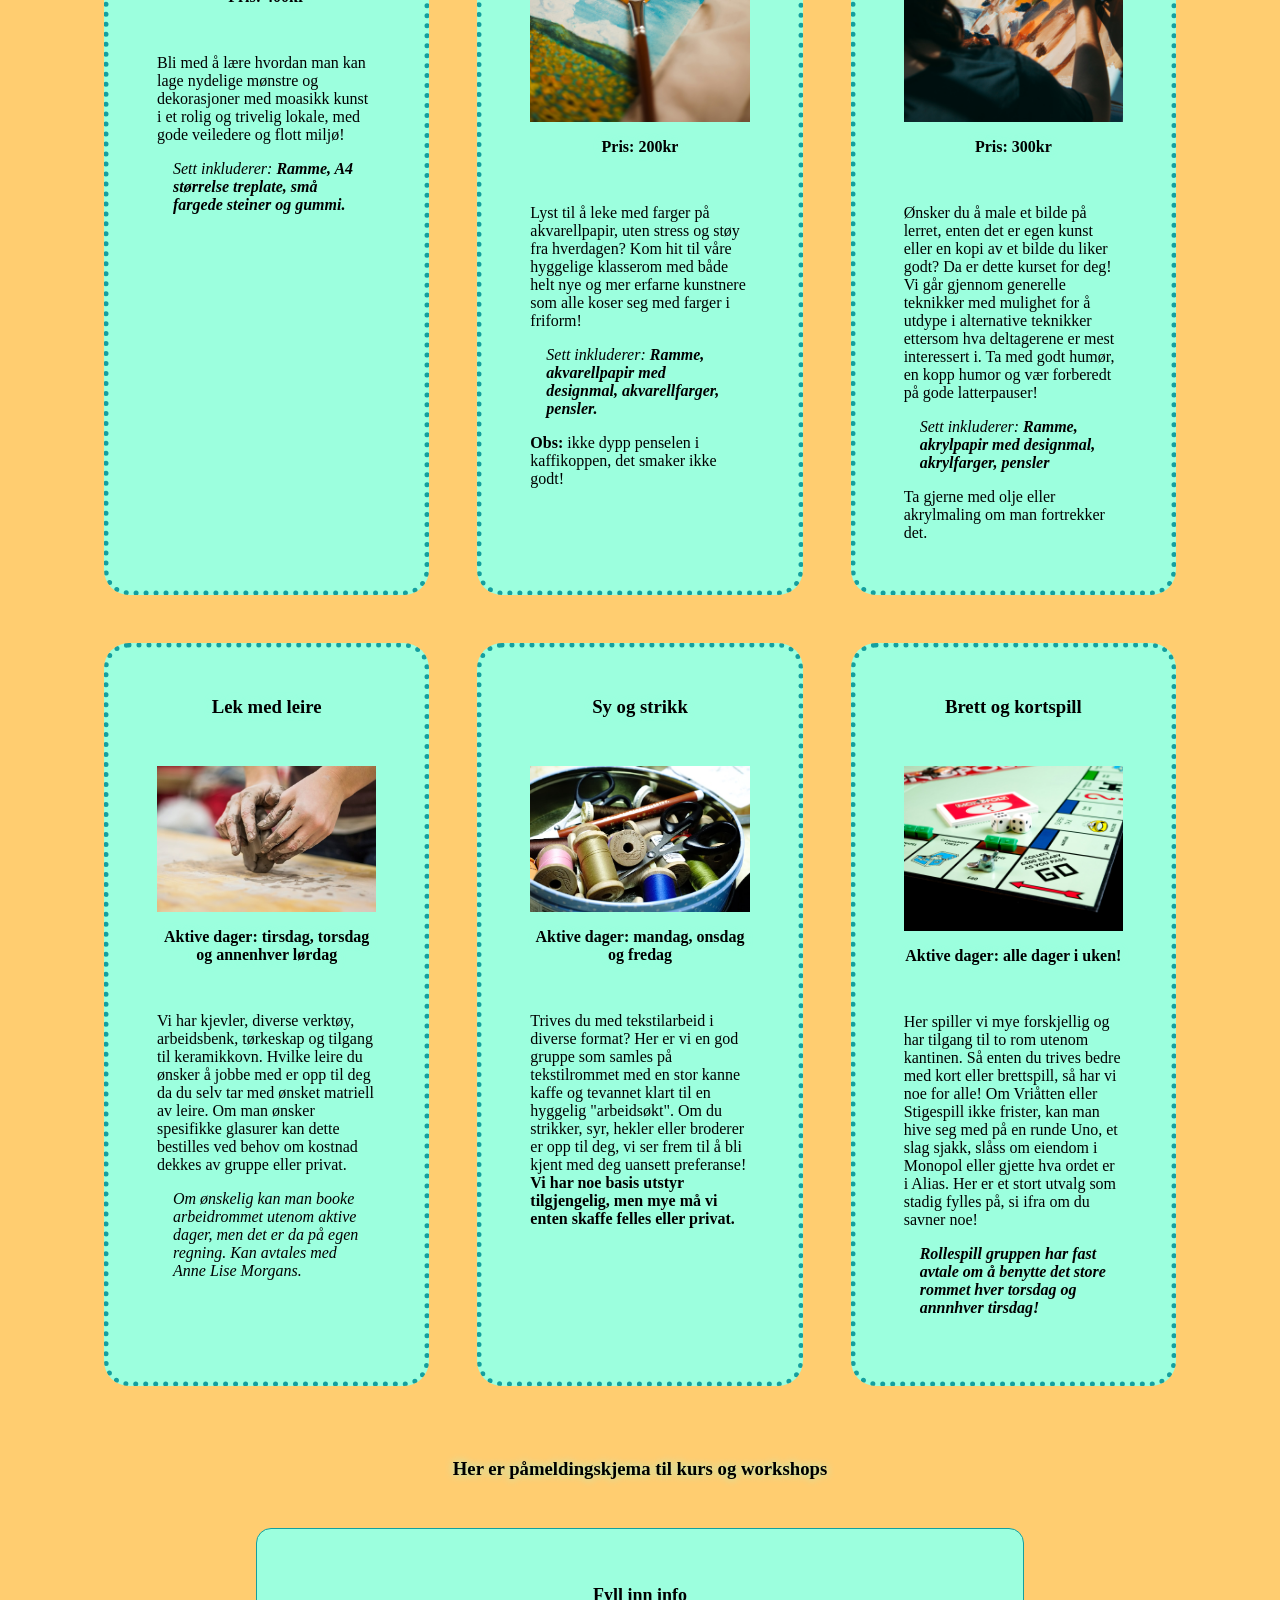
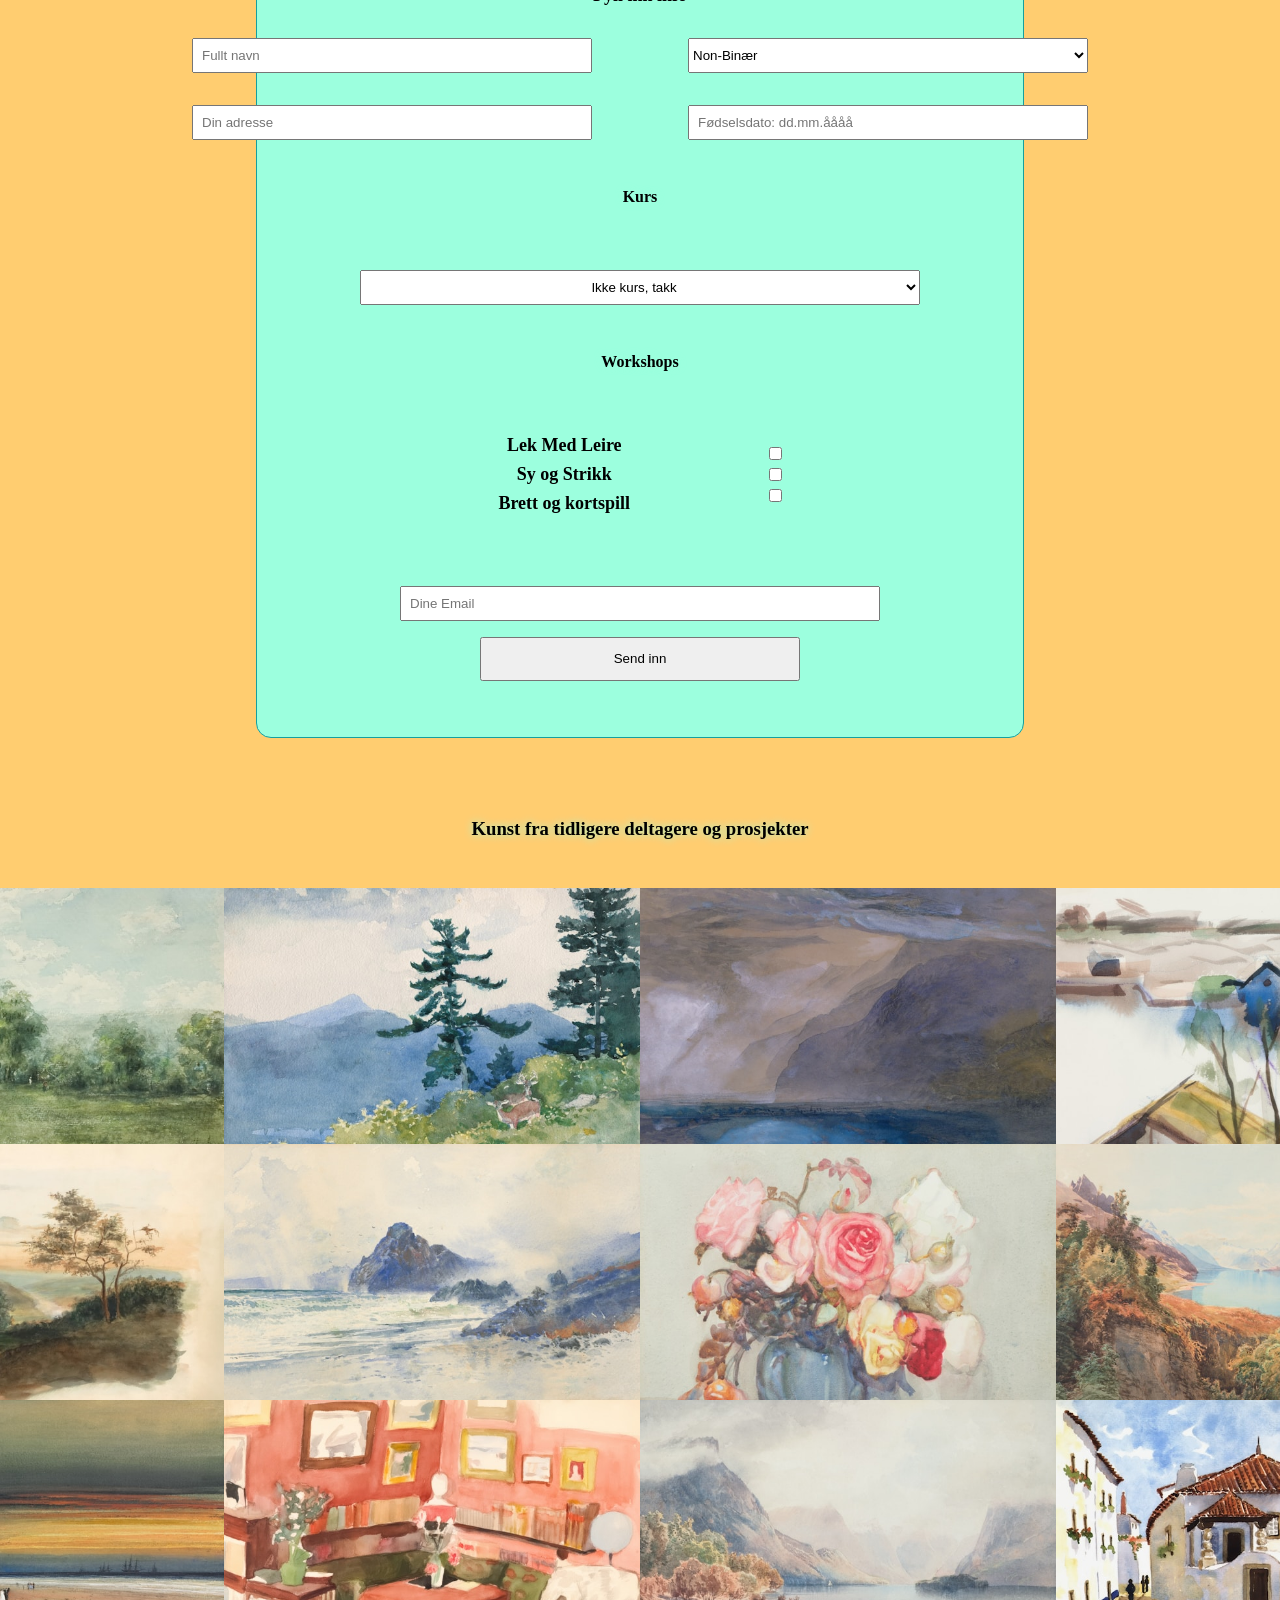
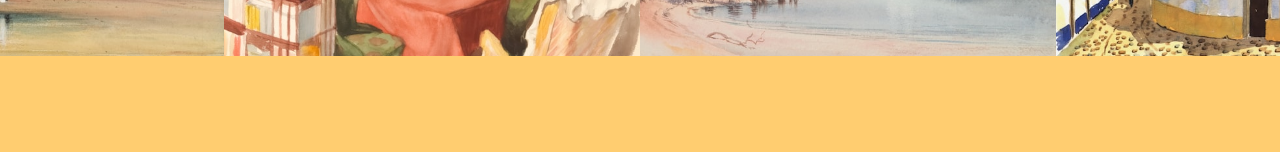
==== commit ac9ea762: "RMnotesUpdate_CssCleanedUpAbit_JsNotes" ====
--- a/index.html
+++ b/index.html
@@ -25,7 +25,7 @@
       </nav>
       <!-- FIX the buttons to hover on top of the imgCarousel! -->
       <div class="carousel flexRow">
-        <div class="group flexRow">
+        <div class="group flexRow centerAll">
           <figure class="imgContSlide">
             <img
               src="./img/creativeCafe.jpg"
@@ -70,7 +70,7 @@
           </figure>
         </div>
         <!-- Repeat of the imgs above to make the rotating animation as smooth as possible, according to my research the "aria-hidden" should mean that the accessibility aids ignore it as it is purely there for visual design purposes -->
-        <div aria-hidden class="group">
+        <div aria-hidden class="group flexRow centerAll">
           <figure class="imgContSlide">
             <img src="./img/creativeCafe.jpg" alt="" class="imgSlide" />
           </figure>
@@ -113,7 +113,11 @@
       <!-- Following section showcases classes and workshops, and will also function like buttons/links to separate childPages when they are ready -->
       <section class="workshInfo flexColumn">
         <h2>Oversikt over Kurs og Workshop tilbud:</h2>
-        <!-- Mulig videre info tekst her?  -->
+        <p class="txtCenter">
+          Her er våre mest populære kurs og workshops, bruk påmeldingsskjemaet
+          lenger nede på siden for å informere oss om hvilke som er av interesse
+          for deg så sender vi deg mail om når du kan begynne!
+        </p>
         <div class="actiCardGrid">
           <article class="actiCard">
             <h3>Mosaikk Kunst</h3>
@@ -136,7 +140,7 @@
           </article>
           <article class="actiCard">
             <h3>Akvarellmaling</h3>
-            <figure class="workshCardImg">
+            <figure class="workshCardImg flexColumn">
               <img src="./img/paintDetail.jpg" alt="" />
             </figure>
             <h4>Pris: 200kr</h4>
@@ -160,7 +164,7 @@
           </article>
           <article class="actiCard">
             <h3>Lerretsmaling</h3>
-            <figure class="workshCardImg">
+            <figure class="workshCardImg flexColumn">
               <img src="./img/oilPaintingClass.jpg" alt="" />
             </figure>
             <h4>Pris: 300kr</h4>
@@ -182,7 +186,7 @@
           </article>
           <article class="actiCard">
             <h3>Lek med leire</h3>
-            <figure class="workshCardImg">
+            <figure class="workshCardImg flexColumn">
               <img
                 src="./img/clayWorkshop.jpg"
                 alt="To hender som knar leire på et trebord"
@@ -205,7 +209,7 @@
           </article>
           <article class="actiCard">
             <h3>Sy og strikk</h3>
-            <figure class="workshCardImg">
+            <figure class="workshCardImg flexColumn">
               <img
                 src="./img/textileWorkshop.jpg"
                 alt="En kurv med sakser, markeringstusj og diverse farget tråd i."
@@ -226,7 +230,7 @@
           </article>
           <article class="actiCard">
             <h3>Brett og kortspill</h3>
-            <figure class="workshCardImg">
+            <figure class="workshCardImg flexColumn">
               <img
                 src="./img/boardgameCard.jpg"
                 alt="Hjørnet på et Monopoly brettspill, med spillbrikker, kort og små hus på."
@@ -265,9 +269,9 @@
             <input type="text" placeholder="Fødselsdato: dd.mm.åååå" />
             <!-- Note to self: May need different parting into divs and css to achieve the visual I want -->
           </div>
-          <div class="wsAndcOptions flexColumn">
+          <div class="wsAndcOptions flexColumn txtCenter">
             <h4>Kurs</h4>
-            <select name="classes" id="">
+            <select class="txtCenter" name="classes" id="">
               <option value="0">Ikke kurs, takk</option>
               <option value="1">Mosaikk Kunst</option>
               <option value="2">Akvarellmaling</option>
@@ -287,7 +291,16 @@
               </div>
             </div>
           </div>
-          <input type="text" placeholder="Dine Email" />
+          <!-- Put a class on to be able to attach js function so button is inactive until valid email is filled in to input -->
+          <div class="signUpSubmit flexColumn centerAll">
+            <input
+              class="emailSubmit"
+              type="text"
+              placeholder="Dine Email"
+              required="required"
+            />
+            <button class="btnSubmit">Send inn</button>
+          </div>
         </form>
       </section>
       <section class="imgGallery flexColumn">
--- a/style.css
+++ b/style.css
@@ -15,6 +15,15 @@
 .flexColumn {
   display: flex;
   flex-direction: column;
+}
+
+.centerAll {
+  align-items: center;
+  justify-content: center;
+}
+.txtCenter {
+  text-align: center;
+  margin-bottom: 2rem;
 }
 
 body {
@@ -30,9 +39,9 @@
 h3,
 h4 {
   padding-bottom: 1rem;
-  padding-top: 1rem;
   text-shadow: 0 0 8px #9cffde;
   text-align: center;
+  margin-bottom: 2rem;
 }
 h1 {
   color: #101112;
@@ -50,9 +59,6 @@
 }
 
 .group {
-  justify-content: center;
-  align-items: center;
-  /* padding-right: 0; */
   animation: spin 20s infinite linear;
 }
 .group::-webkit-scrollbar {
@@ -60,8 +66,6 @@
 }
 /* the image conatiner styling */
 .imgContSlide {
-  justify-content: center;
-  align-items: center;
   flex: 0 0 52rem;
   overflow-y: auto;
 }
@@ -82,10 +86,9 @@
 
 /* Layout styling til velksomtekst h1, h2 og p */
 .welcomeTxt {
-  align-items: center;
-  justify-content: center;
   text-align: center;
   padding: 6rem 8rem 5rem 8rem;
+  margin-bottom: 2rem;
 }
 
 /* Workshops and classes cards styling */
@@ -124,8 +127,8 @@
   max-width: 28rem;
   max-height: 18.5rem;
   object-fit: contain;
-  object-position: center center;
   overflow: hidden;
+  margin-bottom: 1rem;
 }
 
 .actiClassInfo {
@@ -174,12 +177,8 @@
 .wsAndcOptions > select {
   width: 35rem;
   padding: 0.5rem;
-  text-align: center;
-}
-
-.wsAndcOptions > label {
-  text-align: center;
-}
+}
+
 .workshopOptionCont {
   align-items: center;
   justify-content: space-evenly;
@@ -187,6 +186,19 @@
 }
 .whOptionGap {
   row-gap: 0.5rem;
+}
+
+/* The submit part of the form */
+.signUpSubmit {
+  gap: 1rem;
+}
+.emailSubmit {
+  width: 30rem;
+  padding: 0.5rem;
+}
+.btnSubmit {
+  width: 20rem;
+  padding: 0.8rem;
 }
 
 /* GalleryGrid */
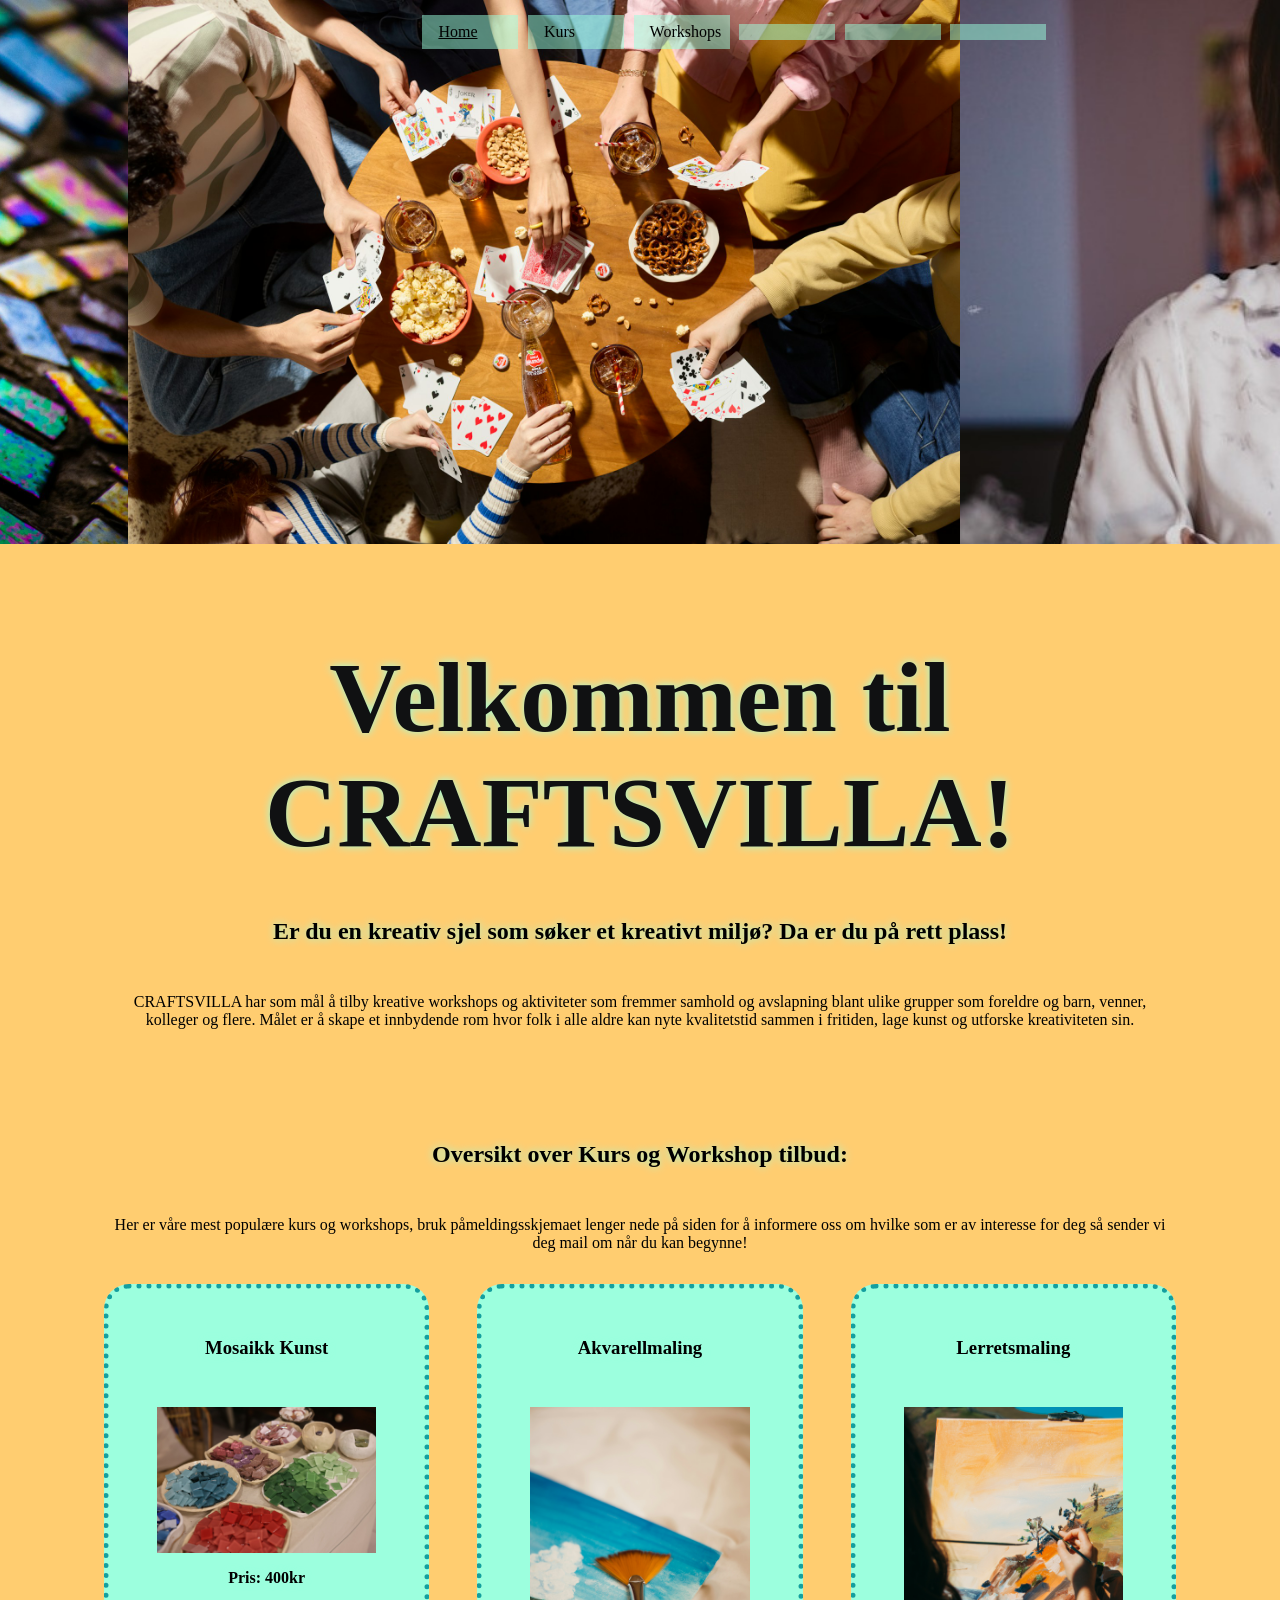
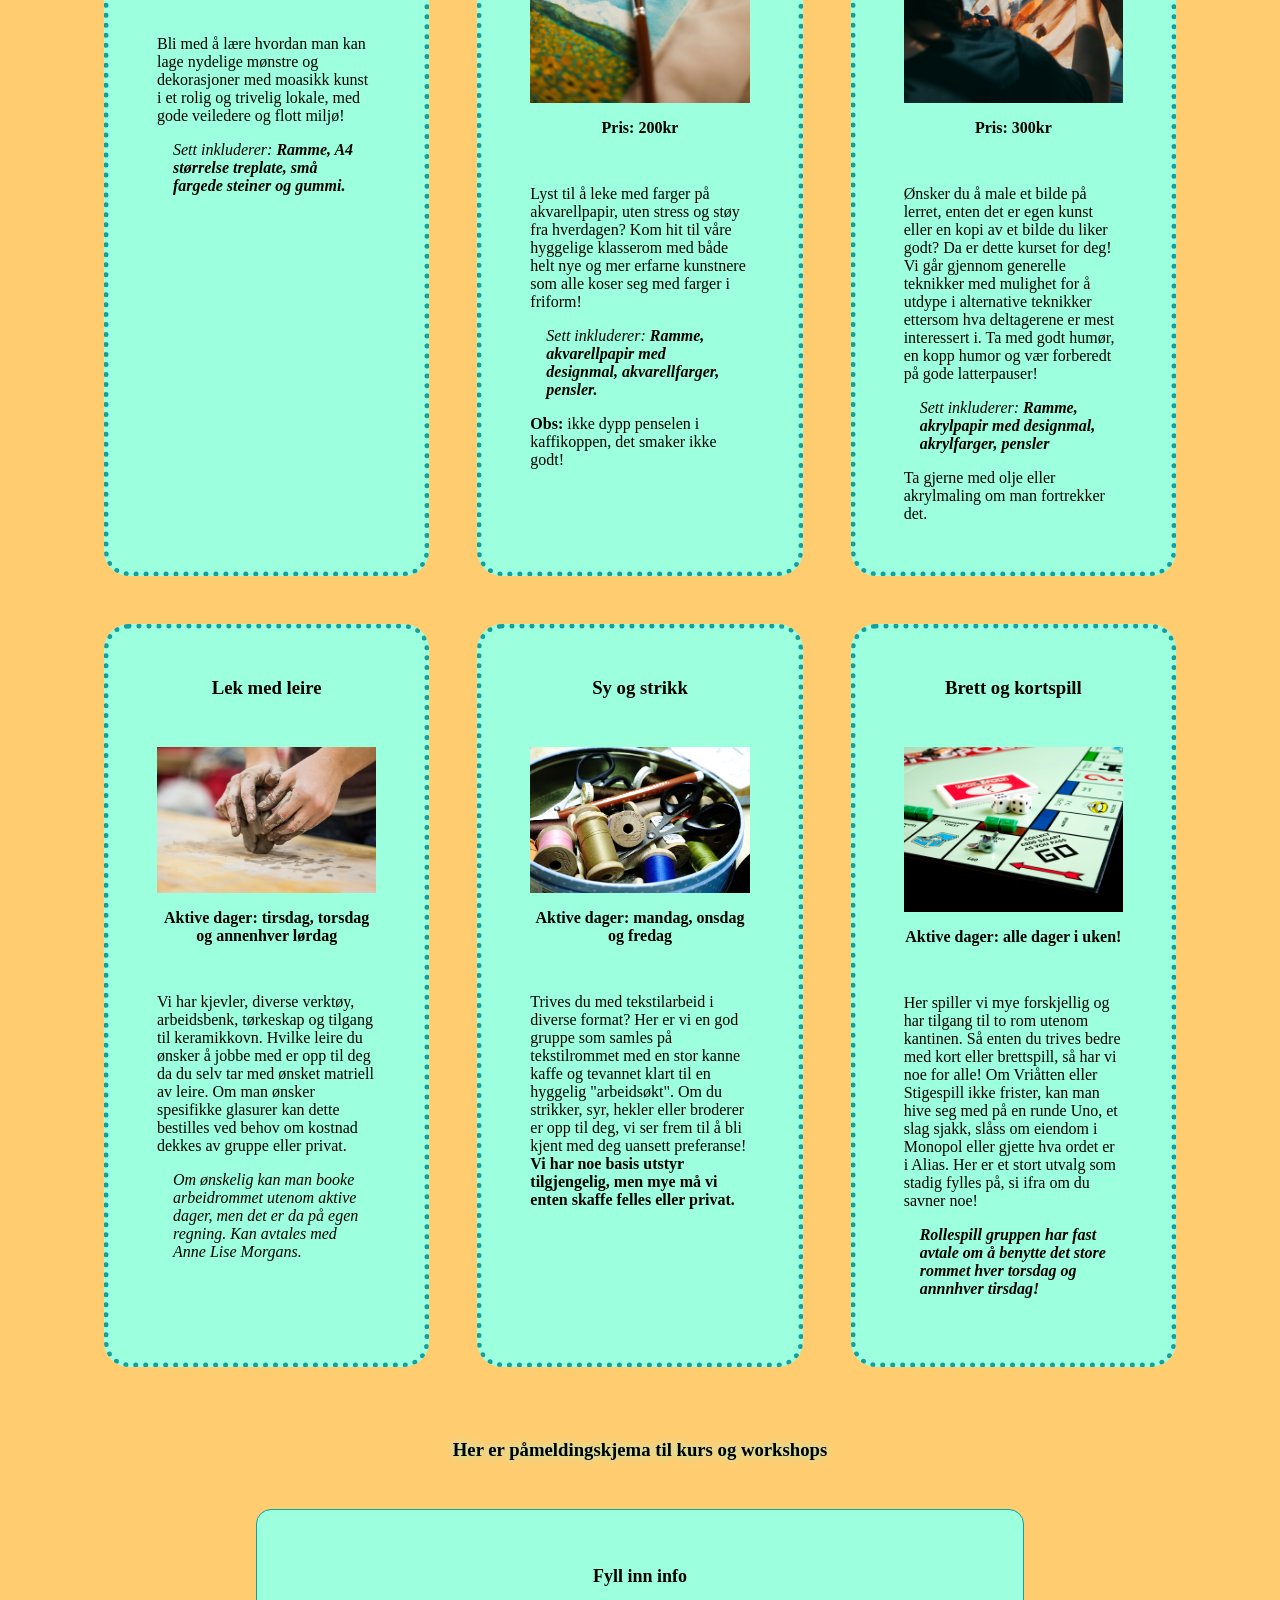
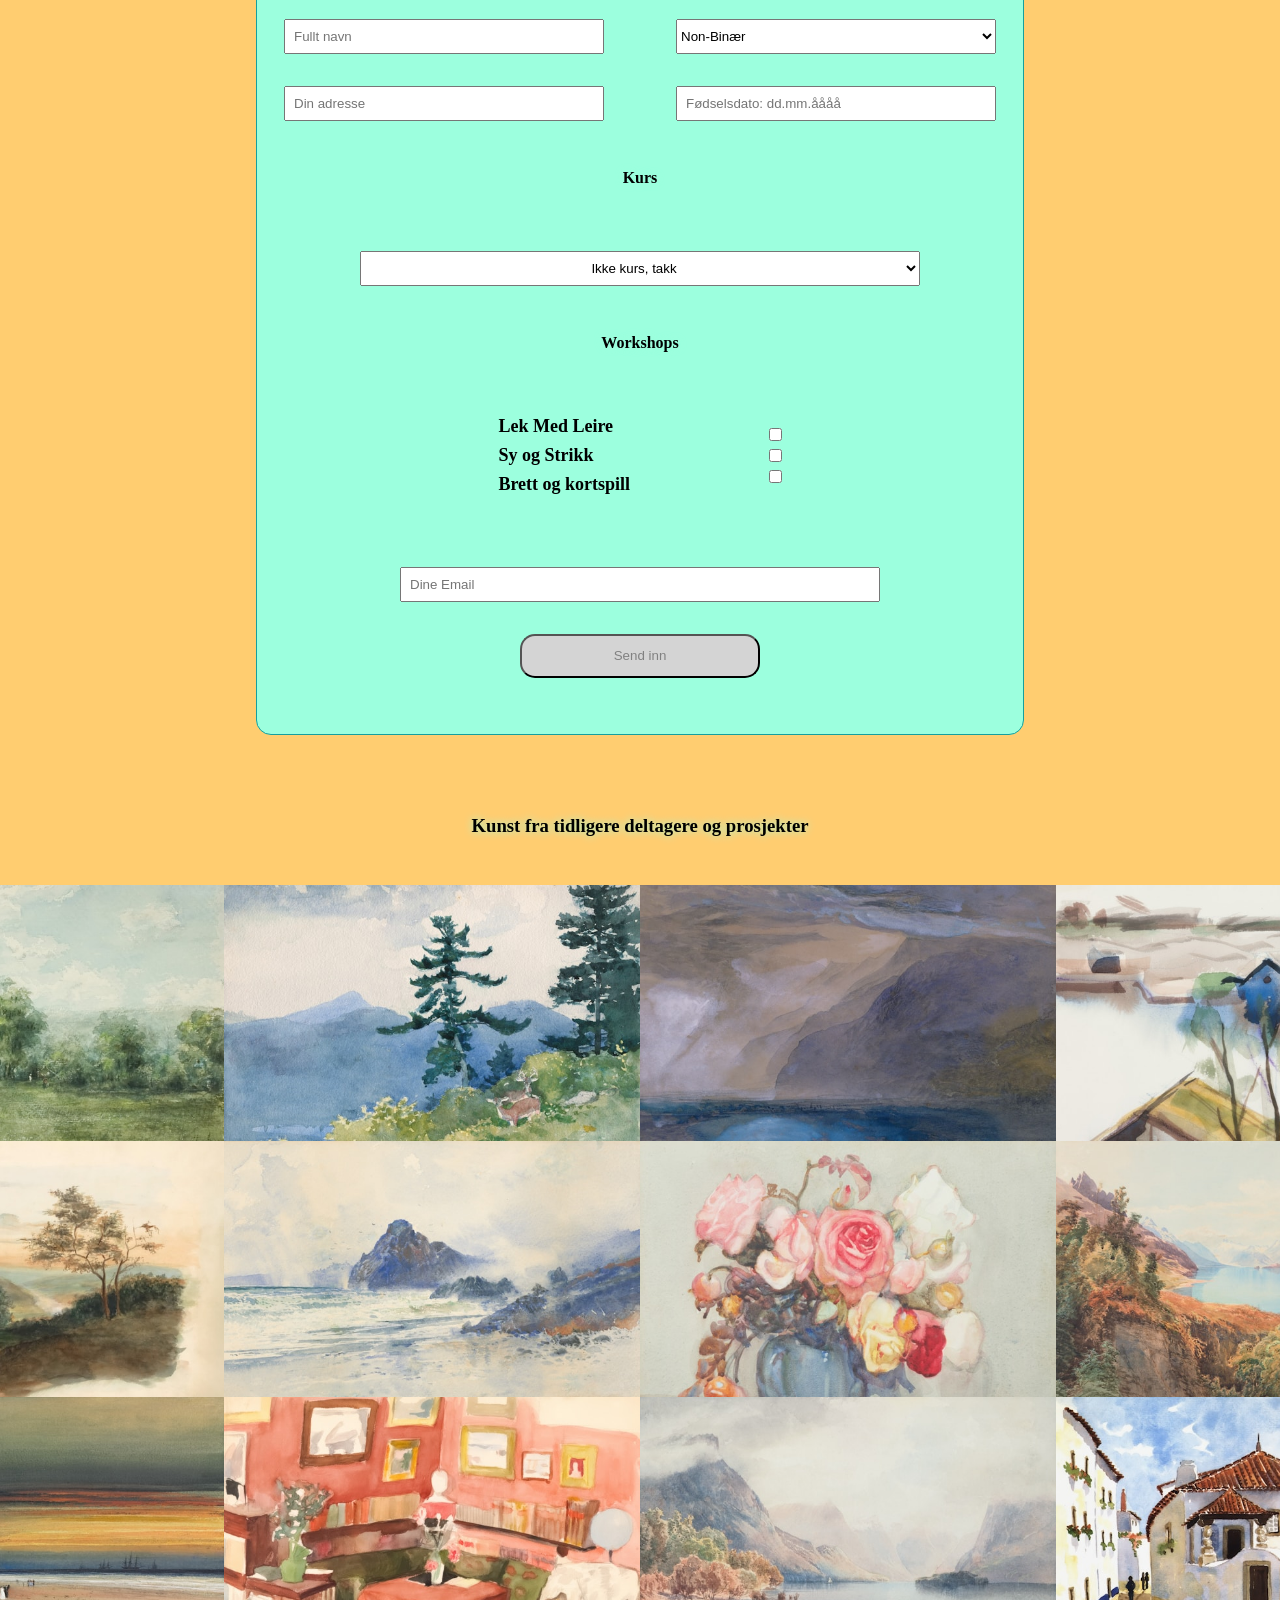
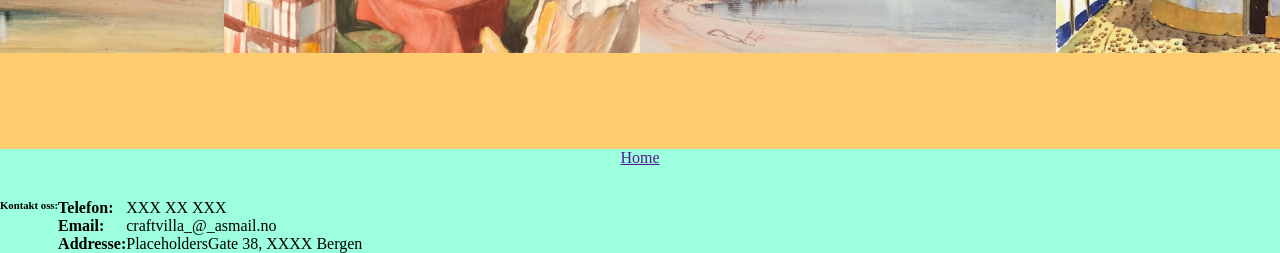
==== commit d663cd02: "AddedMinorStylingToFooter_AdjustedNavBar_NOTDONEYET" ====
--- a/index.html
+++ b/index.html
@@ -13,15 +13,16 @@
     <title>CRAFTSVILLA</title>
   </head>
   <body>
-    <header>
+    <header class="navHero">
       <!-- Per my design idea, I want the header to be the heroBanner/splash. A gently rotating display of img that is. -->
-      <nav class="navBtnBar">
-        <button class=" navBtn" id="navHome">Home</button>
-        <button class="navBtn" id="navContact"></button>
-        <button class="navBtn" id=""></button>
-        <button class="navBtn" id=""></button>
-        <button class="navBtn" id=""></button>
-        <button class="navBtn" id=""></button>
+      <nav class="navBtnBar flexRow centerAll">
+        <!-- FIx links!! -->
+        <a class=" navBtns" href="" id="navHome">Home</a>
+        <a class="navBtns" id="navClasses">Kurs</a>
+        <a class="navBtns" id="navWorksh">Workshops</a>
+        <a class="navBtns" id=""></a>
+        <a class="navBtns" id=""></a>
+        <a class="navBtns" id=""></a>
       </nav>
       <!-- FIX the buttons to hover on top of the imgCarousel! -->
       <div class="carousel flexRow">
@@ -279,12 +280,12 @@
             </select>
             <h4>Workshops</h4>
             <div class="workshopOptionCont flexRow">
-              <div class="whOptionGap flexColumn">
+              <div class="wsOptionGap flexColumn">
                 <label for="workshopActivity"> Lek Med Leire </label>
                 <label for="workshopActivity">Sy og Strikk </label>
                 <label for="workshopActivity">Brett og kortspill </label>
               </div>
-              <div class="whOptionGap flexColumn">
+              <div class="wsOptionGap flexColumn">
                 <input type="checkbox" />
                 <input type="checkbox" />
                 <input type="checkbox" />
@@ -299,7 +300,7 @@
               placeholder="Dine Email"
               required="required"
             />
-            <button class="btnSubmit">Send inn</button>
+            <button class="btnSubmDefault">Send inn</button>
           </div>
         </form>
       </section>
@@ -344,8 +345,33 @@
           </figure>
         </div>
       </section>
-      <!-- <section></section> -->
+      <!-- <section> Was considering adding contact info here, and I might at a later occasion, 
+        for now I'll add it in the footer</section> -->
     </main>
-    <footer></footer>
+    <footer>
+      <!-- May seem redundant to add the navBtns here again, but as the page is supposed to be used friendly for all ages, 
+       I think some redundancies of navigation is to be both acceptable and borderline expected -->
+      <nav class="navBtnBarF flexRow centerAll txtCenter">
+        <a class="navBtn" target="_blank" href="" id="">Home</a>
+        <a class="navBtn" id="navContact"></a>
+        <a class="navBtn" id=""></a>
+        <a class="navBtn" id=""></a>
+        <a class="navBtn" id=""></a>
+        <a class="navBtn" id=""></a>
+      </nav>
+      <div class="contact flexRow">
+        <h6>Kontakt oss:</h6>
+        <div class="flexColumn">
+          <p class="actiInfoBoldTxt">Telefon:</p>
+          <p class="actiInfoBoldTxt">Email:</p>
+          <p class="actiInfoBoldTxt">Addresse:</p>
+        </div>
+        <div class="flexColumn">
+          <p>XXX XX XXX</p>
+          <p>craftvilla_@_asmail.no</p>
+          <p>PlaceholdersGate 38, XXXX Bergen</p>
+        </div>
+      </div>
+    </footer>
   </body>
 </html>
--- a/style.css
+++ b/style.css
@@ -47,6 +47,30 @@
   color: #101112;
   font-size: 100px;
 }
+/* Navbar and buttons styling */
+.navHero {
+  position: relative;
+}
+
+.navBtnBar {
+  column-gap: 0.6rem;
+  position: fixed;
+  z-index: 10;
+  top: 15px;
+  left: 33%;
+  /* Dunno why there's weird shadow, figure out and fix it! */
+}
+
+.navBtns {
+  width: 6rem;
+  padding: 0.5rem 1rem;
+  background-color: #9cffde82;
+  color: black;
+}
+.navBtn:hover {
+  cursor: pointer;
+  background-color: #9cffded9;
+}
 
 /* Rotating imgs - Herobanner - Styling */
 .carousel {
@@ -58,6 +82,8 @@
   display: none;
 }
 
+/* I'll admit I'm still working on becoming familiar with this code with classNames carousel and group, as I was 
+inspired by a youtube tutorial */
 .group {
   animation: spin 20s infinite linear;
 }
@@ -160,14 +186,19 @@
   display: grid;
   grid-template-columns: repeat(2, 1fr);
   row-gap: 2rem;
-  column-gap: 6rem;
+  column-gap: 4.5rem;
   margin-top: 2rem;
 }
 
 .formGrid > input {
-  width: 25rem;
+  max-width: 25rem;
+  min-width: 20rem;
   padding: 0.5rem;
 }
+.formGrid > select {
+  cursor: pointer;
+}
+/* add responsive styling for phone-screens to make the grid collapse into 1 column! */
 
 .wsAndcOptions {
   margin-top: 3rem;
@@ -177,6 +208,7 @@
 .wsAndcOptions > select {
   width: 35rem;
   padding: 0.5rem;
+  cursor: pointer;
 }
 
 .workshopOptionCont {
@@ -184,21 +216,46 @@
   justify-content: space-evenly;
   margin-bottom: 2.5rem;
 }
-.whOptionGap {
+.wsOptionGap {
   row-gap: 0.5rem;
+  text-align: left;
+}
+.wsOptionGap > input {
+  cursor: pointer;
 }
 
 /* The submit part of the form */
 .signUpSubmit {
-  gap: 1rem;
+  gap: 2rem;
 }
 .emailSubmit {
   width: 30rem;
   padding: 0.5rem;
 }
+
+/* Deafult styling for btn before email value is accepted in js */
+.btnSubmDefault {
+  width: 15rem;
+  background-color: rgb(212, 212, 212);
+  color: rgb(129, 129, 129);
+  border-radius: 15px;
+  padding: 0.8rem;
+}
+/* Styling for when button is activated on js accepting email value */
 .btnSubmit {
-  width: 20rem;
+  width: 15rem;
+  border: 2px solid #149f9f;
+  border-radius: 15px;
+  background-color: #c6ffec;
   padding: 0.8rem;
+  transition: transform 0.5s ease-in-out;
+}
+
+.btnSubmit:hover {
+  background-color: #8ff0f0b4;
+  transform: scale(1.03);
+  box-shadow: 3px 3px 8px #149f9f;
+  cursor: pointer;
 }
 
 /* GalleryGrid */
@@ -207,6 +264,9 @@
   margin-top: 5rem;
   margin-bottom: 6rem;
 }
+/* NOTE! Need to add more images or swap some to display mosaic art as well! -- 
+In the separate img gallery I would like to have two displays; one for art from the classes adn wone with art from the 
+workshops */
 .imgGalleryGrid {
   display: grid;
   grid-template-columns: repeat(4, 1fr);
@@ -218,3 +278,8 @@
   height: 16rem;
   overflow-y: hidden;
 }
+
+/* Footer styling */
+footer {
+  background-color: #9cffde;
+}
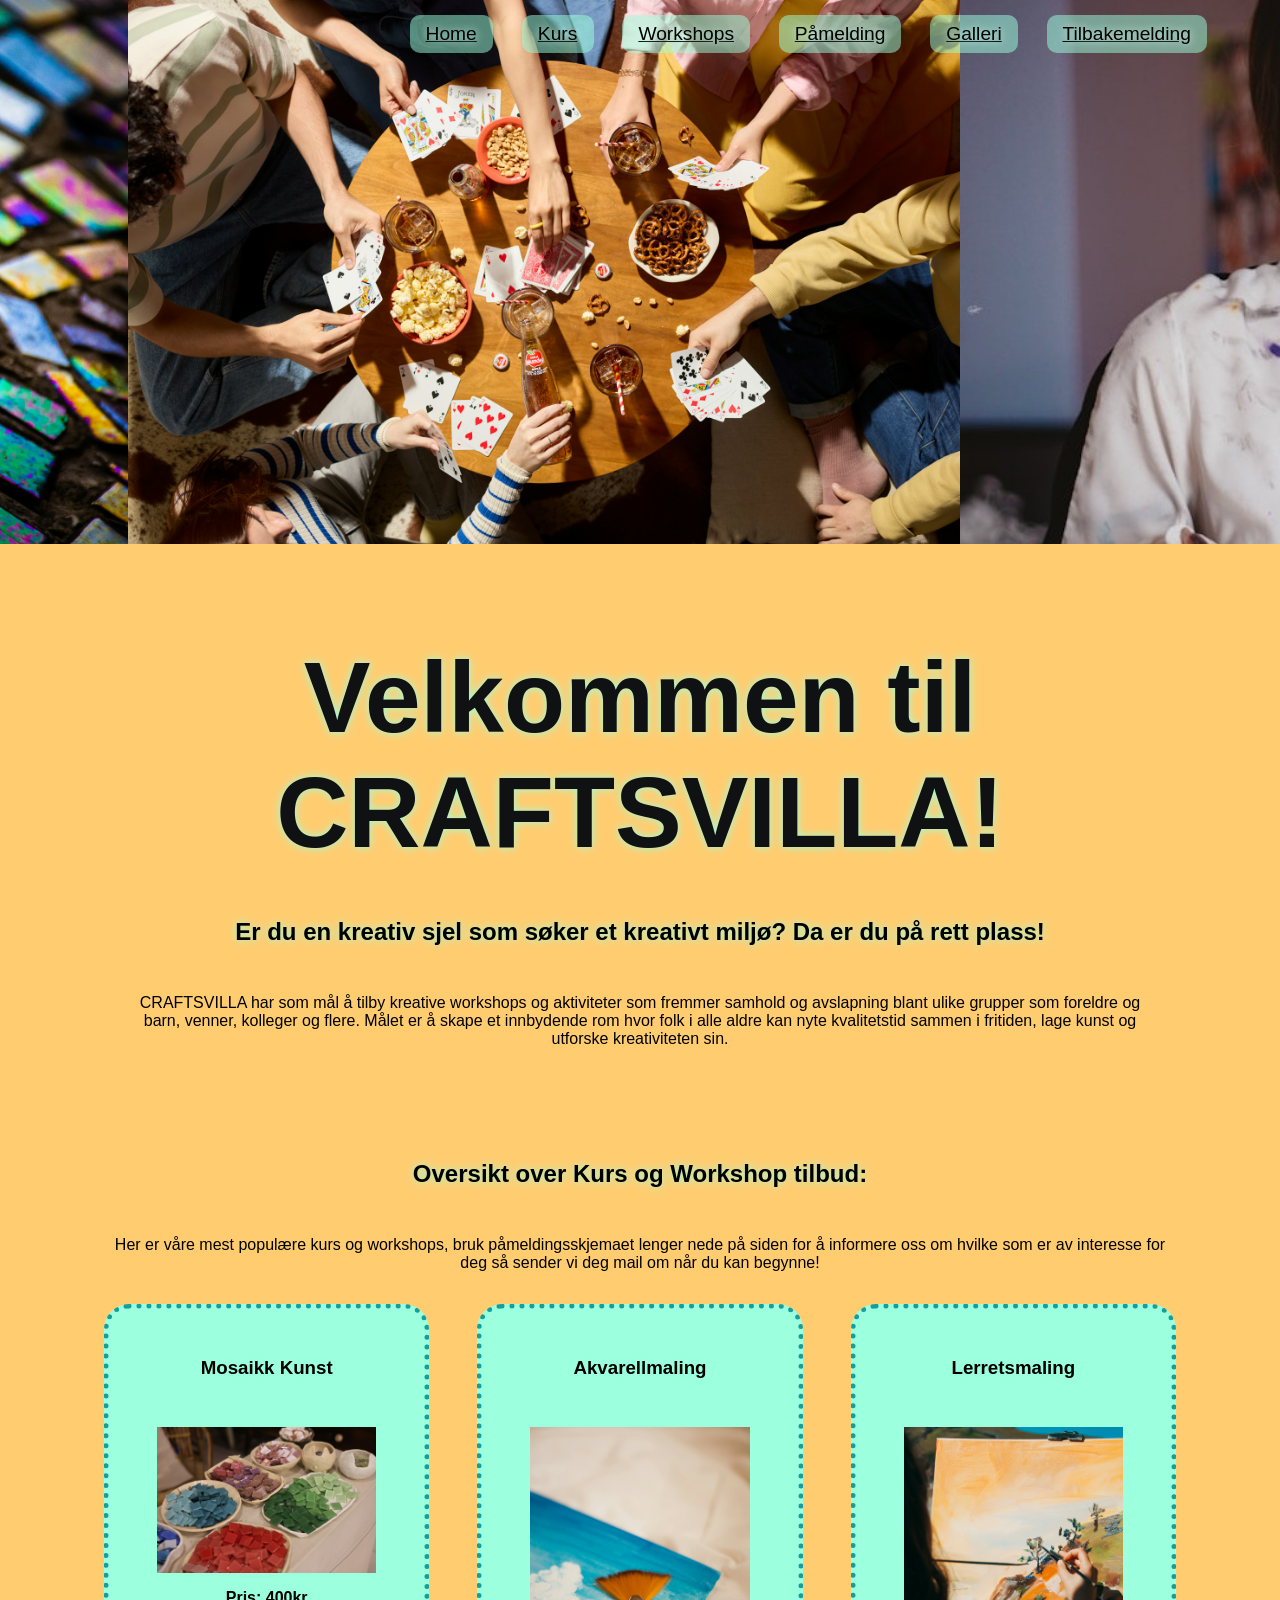
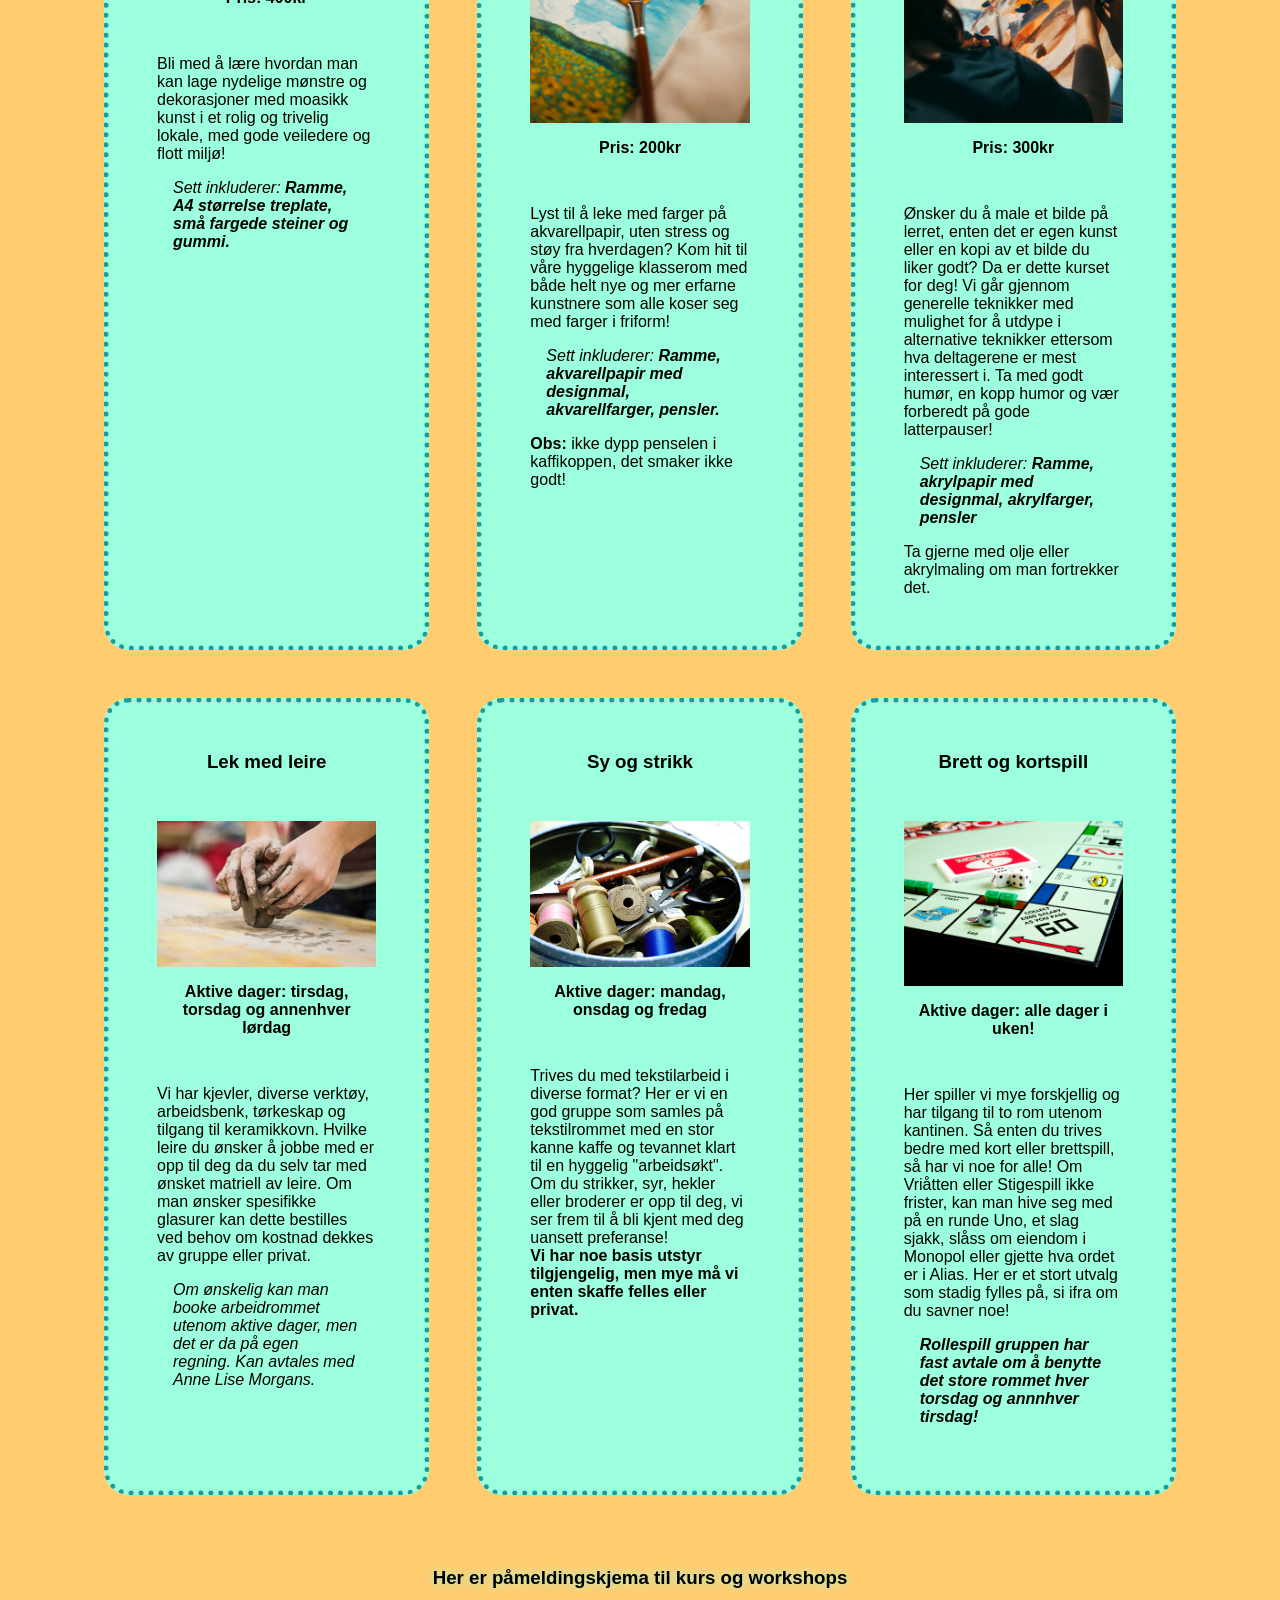
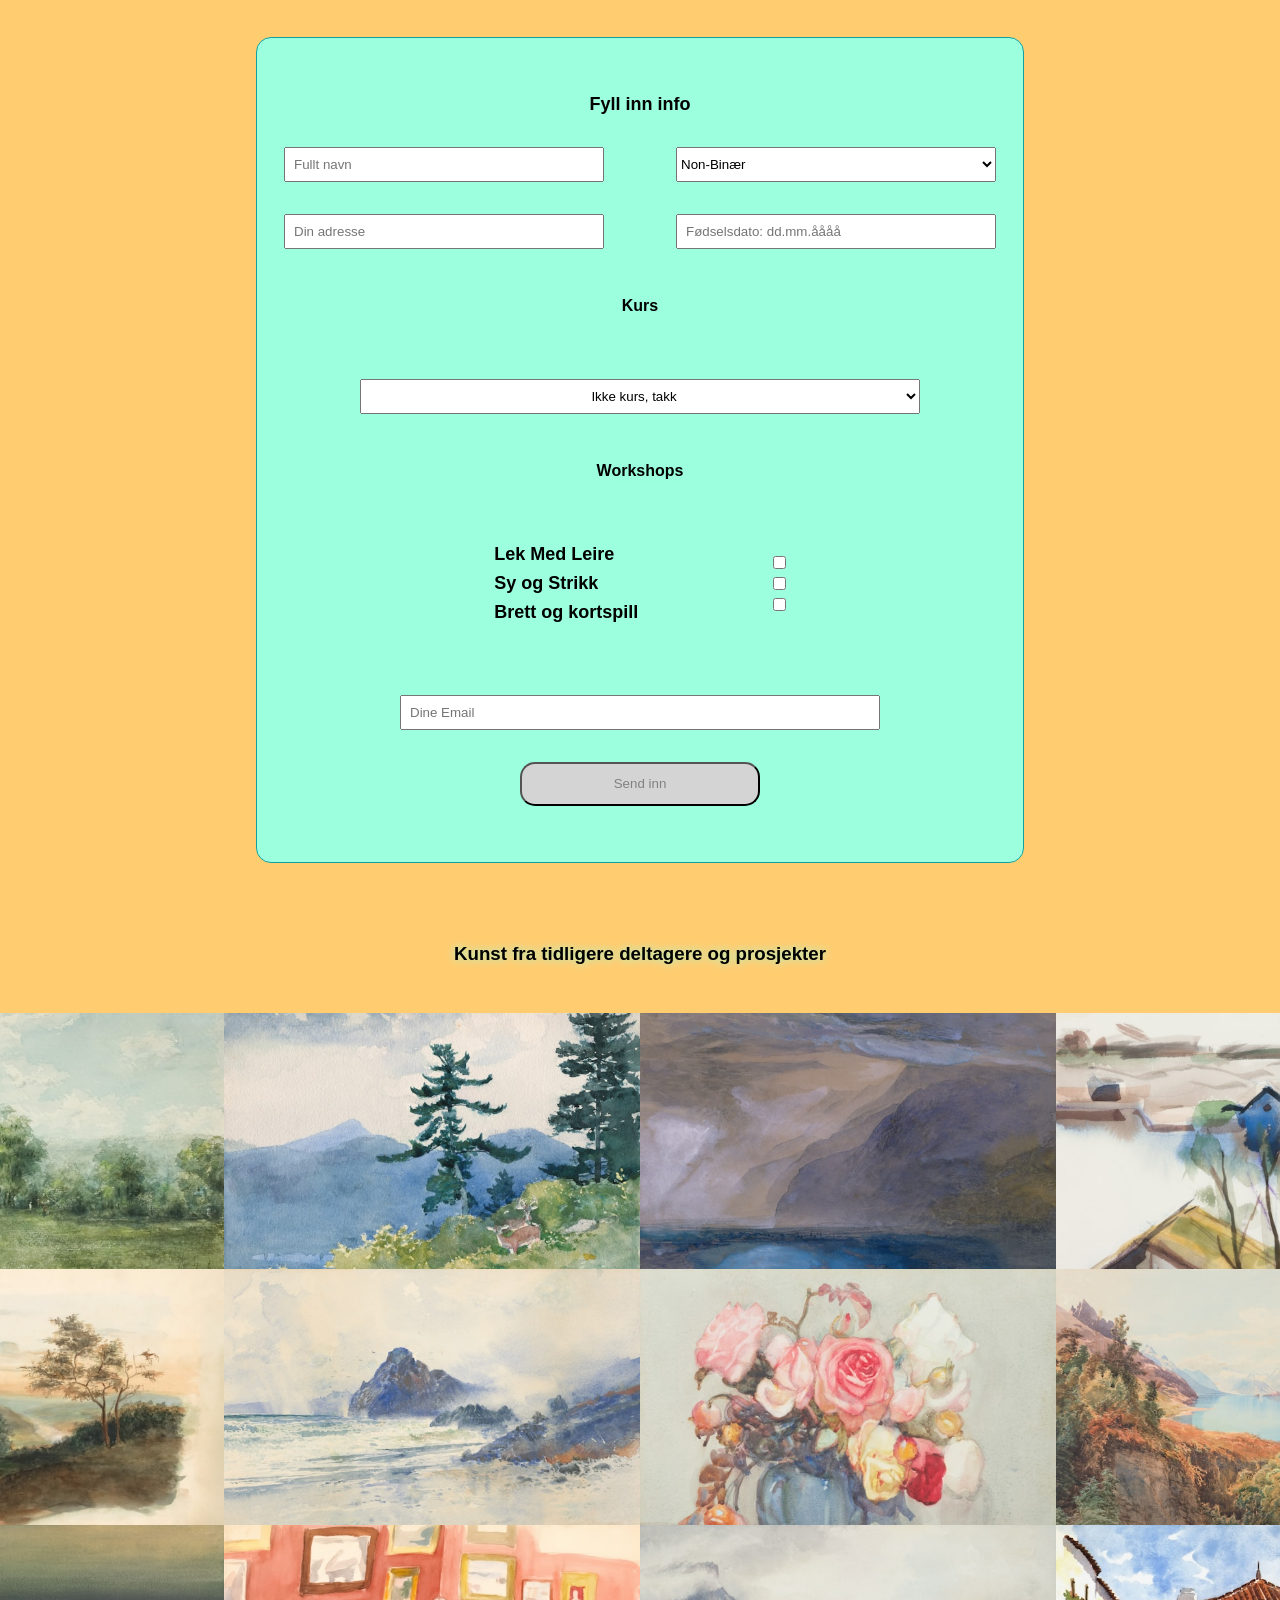
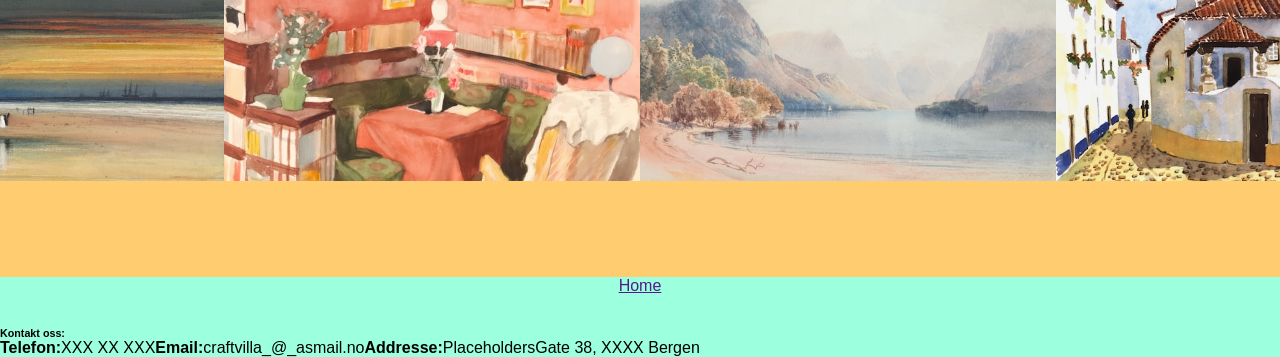
==== commit a8c709d2: "navBtnUpdate_FixedScrollOnCarousel_addedTemplateToChilPages" ====
--- a/index.html
+++ b/index.html
@@ -17,12 +17,34 @@
       <!-- Per my design idea, I want the header to be the heroBanner/splash. A gently rotating display of img that is. -->
       <nav class="navBtnBar flexRow centerAll">
         <!-- FIx links!! -->
-        <a class=" navBtns" href="" id="navHome">Home</a>
-        <a class="navBtns" id="navClasses">Kurs</a>
-        <a class="navBtns" id="navWorksh">Workshops</a>
-        <a class="navBtns" id=""></a>
-        <a class="navBtns" id=""></a>
-        <a class="navBtns" id=""></a>
+        <a class=" navBtns txtCenter" href="./index.html" id="navHome">Home</a>
+        <!-- ^ fix the link above to be inactive while on home page and use ID as way to go to the top of page instead -->
+        <a
+          class="navBtns txtCenter"
+          href="./pages/classOverview.html"
+          id="navClasses"
+          >Kurs</a
+        >
+        <a
+          class="navBtns txtCenter"
+          href="./pages/workoshops.html"
+          id="navWorksh"
+          >Workshops</a
+        >
+        <a class="navBtns txtCenter" href="./pages/signUpAndContact.html" id=""
+          >Påmelding</a
+        >
+        <a class="navBtns txtCenter" href="./pages/galleryForum.html" id=""
+          >Galleri</a
+        >
+        <a
+          class="navBtns txtCenter"
+          href="./pages/feedbackAndContact.html"
+          id=""
+          >Tilbakemelding</a
+        >
+        <!-- Maybe an about us page is appropriate IF they have many employees and feel like some info is better fitted on a 
+         separate page instead of the home page -->
       </nav>
       <!-- FIX the buttons to hover on top of the imgCarousel! -->
       <div class="carousel flexRow">
@@ -359,18 +381,17 @@
         <a class="navBtn" id=""></a>
         <a class="navBtn" id=""></a>
       </nav>
-      <div class="contact flexRow">
+      <div class="contact flexcolum">
         <h6>Kontakt oss:</h6>
-        <div class="flexColumn">
+        <div class="flexRow">
           <p class="actiInfoBoldTxt">Telefon:</p>
+          <p>XXX XX XXX</p>
           <p class="actiInfoBoldTxt">Email:</p>
+          <p>craftvilla_@_asmail.no</p>
           <p class="actiInfoBoldTxt">Addresse:</p>
-        </div>
-        <div class="flexColumn">
-          <p>XXX XX XXX</p>
-          <p>craftvilla_@_asmail.no</p>
           <p>PlaceholdersGate 38, XXXX Bergen</p>
         </div>
+        <!-- <div class="flexColumn"></div> -->
       </div>
     </footer>
   </body>
--- a/style.css
+++ b/style.css
@@ -3,6 +3,7 @@
   margin: 0;
   padding: 0;
   box-sizing: border-box;
+  font-family: sans-serif;
 }
 
 /* FIX DRY! = compress repeating code to utility classes */
@@ -26,6 +27,7 @@
   margin-bottom: 2rem;
 }
 
+/* Adding color to the whole page background */
 body {
   background-color: #ffc75ee2;
 }
@@ -53,21 +55,25 @@
 }
 
 .navBtnBar {
-  column-gap: 0.6rem;
+  column-gap: 1.8rem;
   position: fixed;
   z-index: 10;
   top: 15px;
-  left: 33%;
+  left: 32%;
   /* Dunno why there's weird shadow, figure out and fix it! */
 }
 
 .navBtns {
-  width: 6rem;
+  min-width: 4.5rem;
   padding: 0.5rem 1rem;
   background-color: #9cffde82;
+  font-size: larger;
   color: black;
-}
-.navBtn:hover {
+  /* txt shadow to attempt impriving contrast, still needs more improving here.. */
+  text-shadow: 0px 0px 8px #d7fff2;
+  border-radius: 10px;
+}
+.navBtns:hover {
   cursor: pointer;
   background-color: #9cffded9;
 }
@@ -77,6 +83,9 @@
   width: 100vw;
   overflow-x: auto;
   height: 34rem;
+  /* I'm disabling the mouse from scrolling this animation as my method isn't foolproof yet and if scrolled it will show 
+  an empty gap where the animation can't catch up */
+  pointer-events: none;
 }
 .carousel::-webkit-scrollbar {
   display: none;
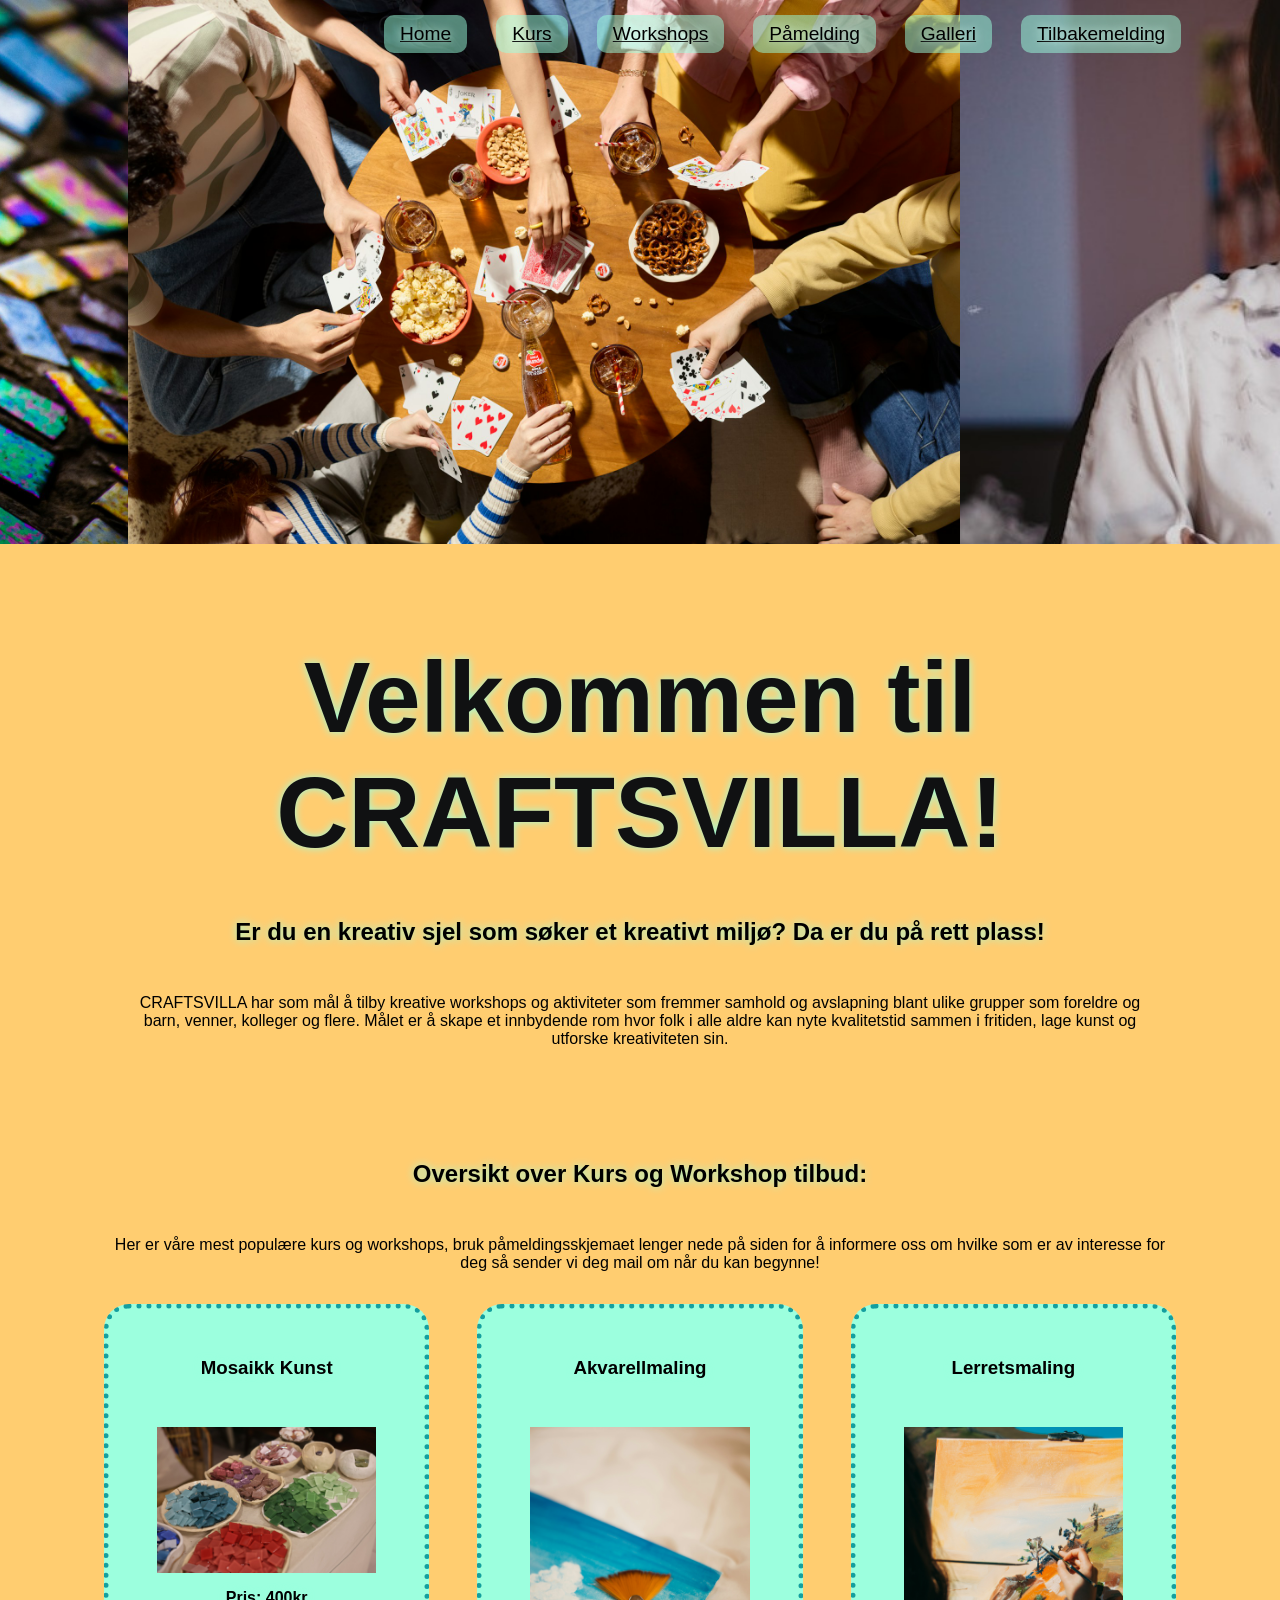
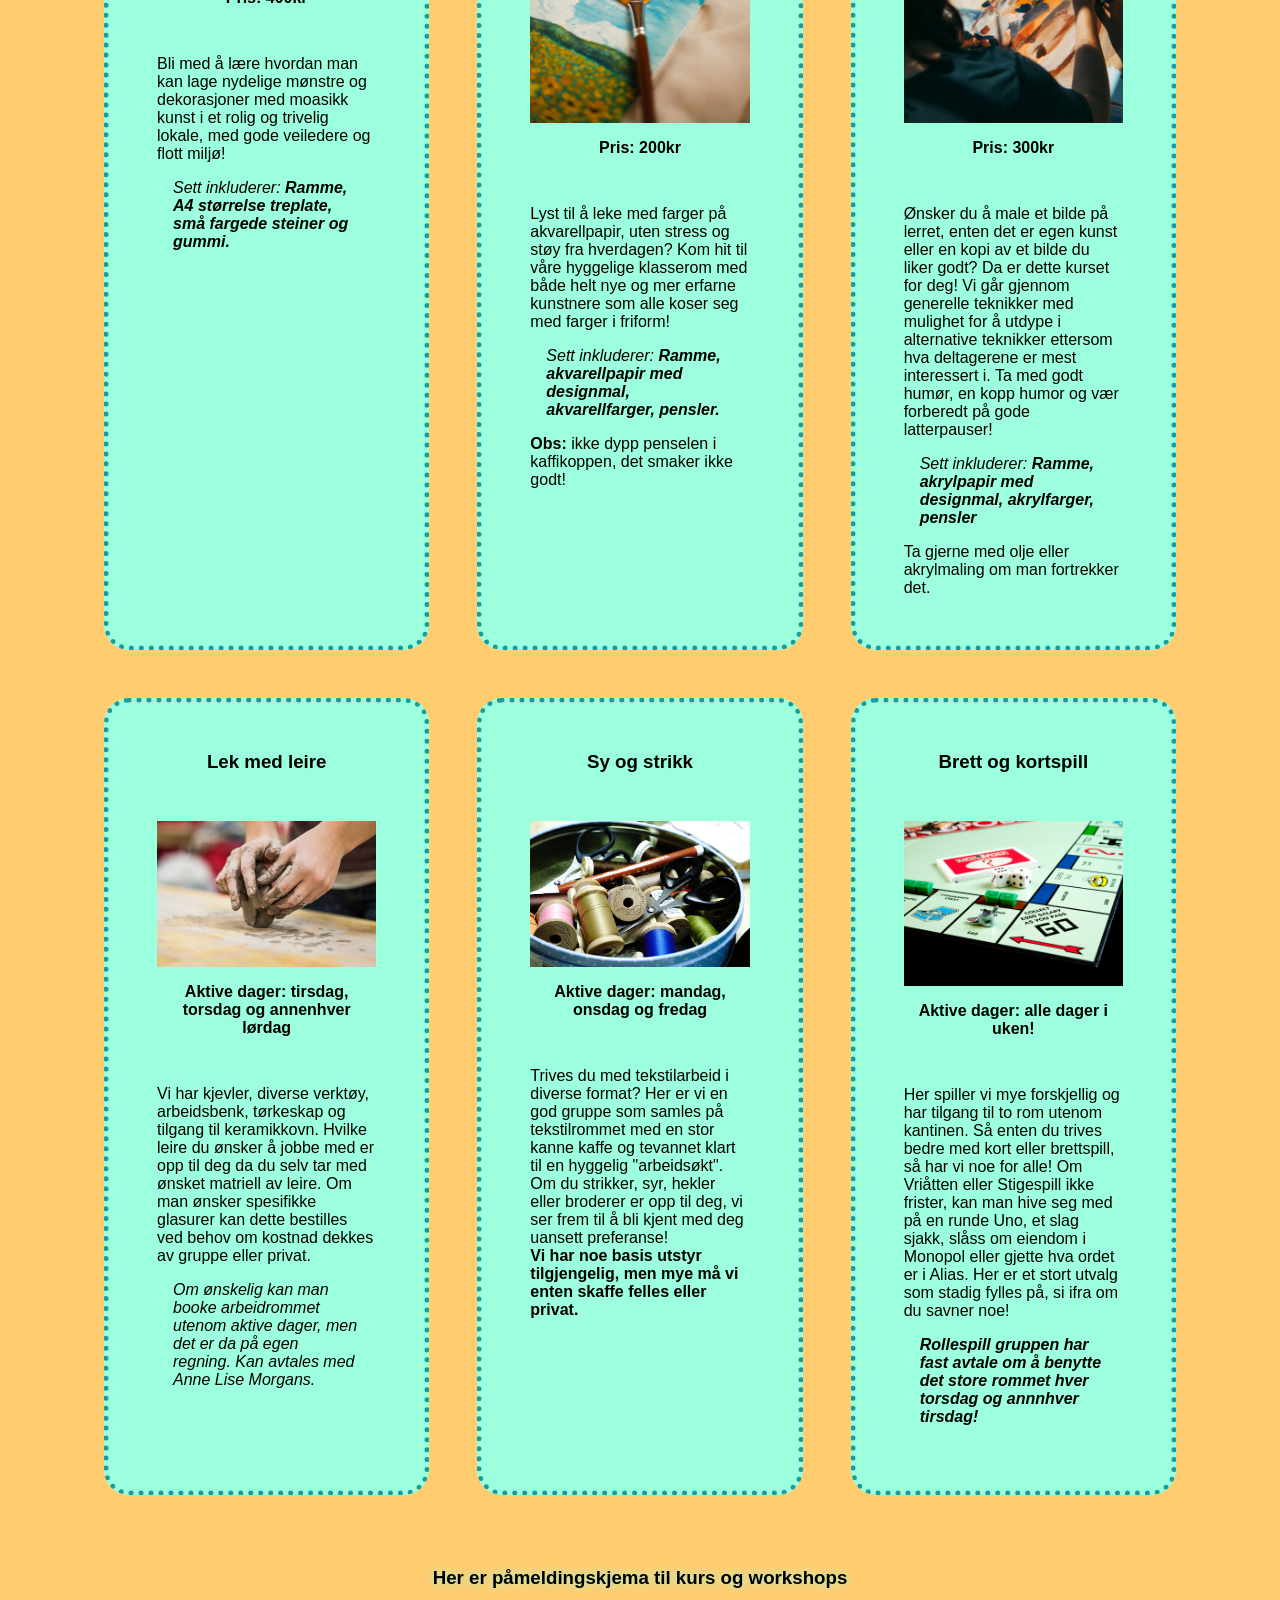
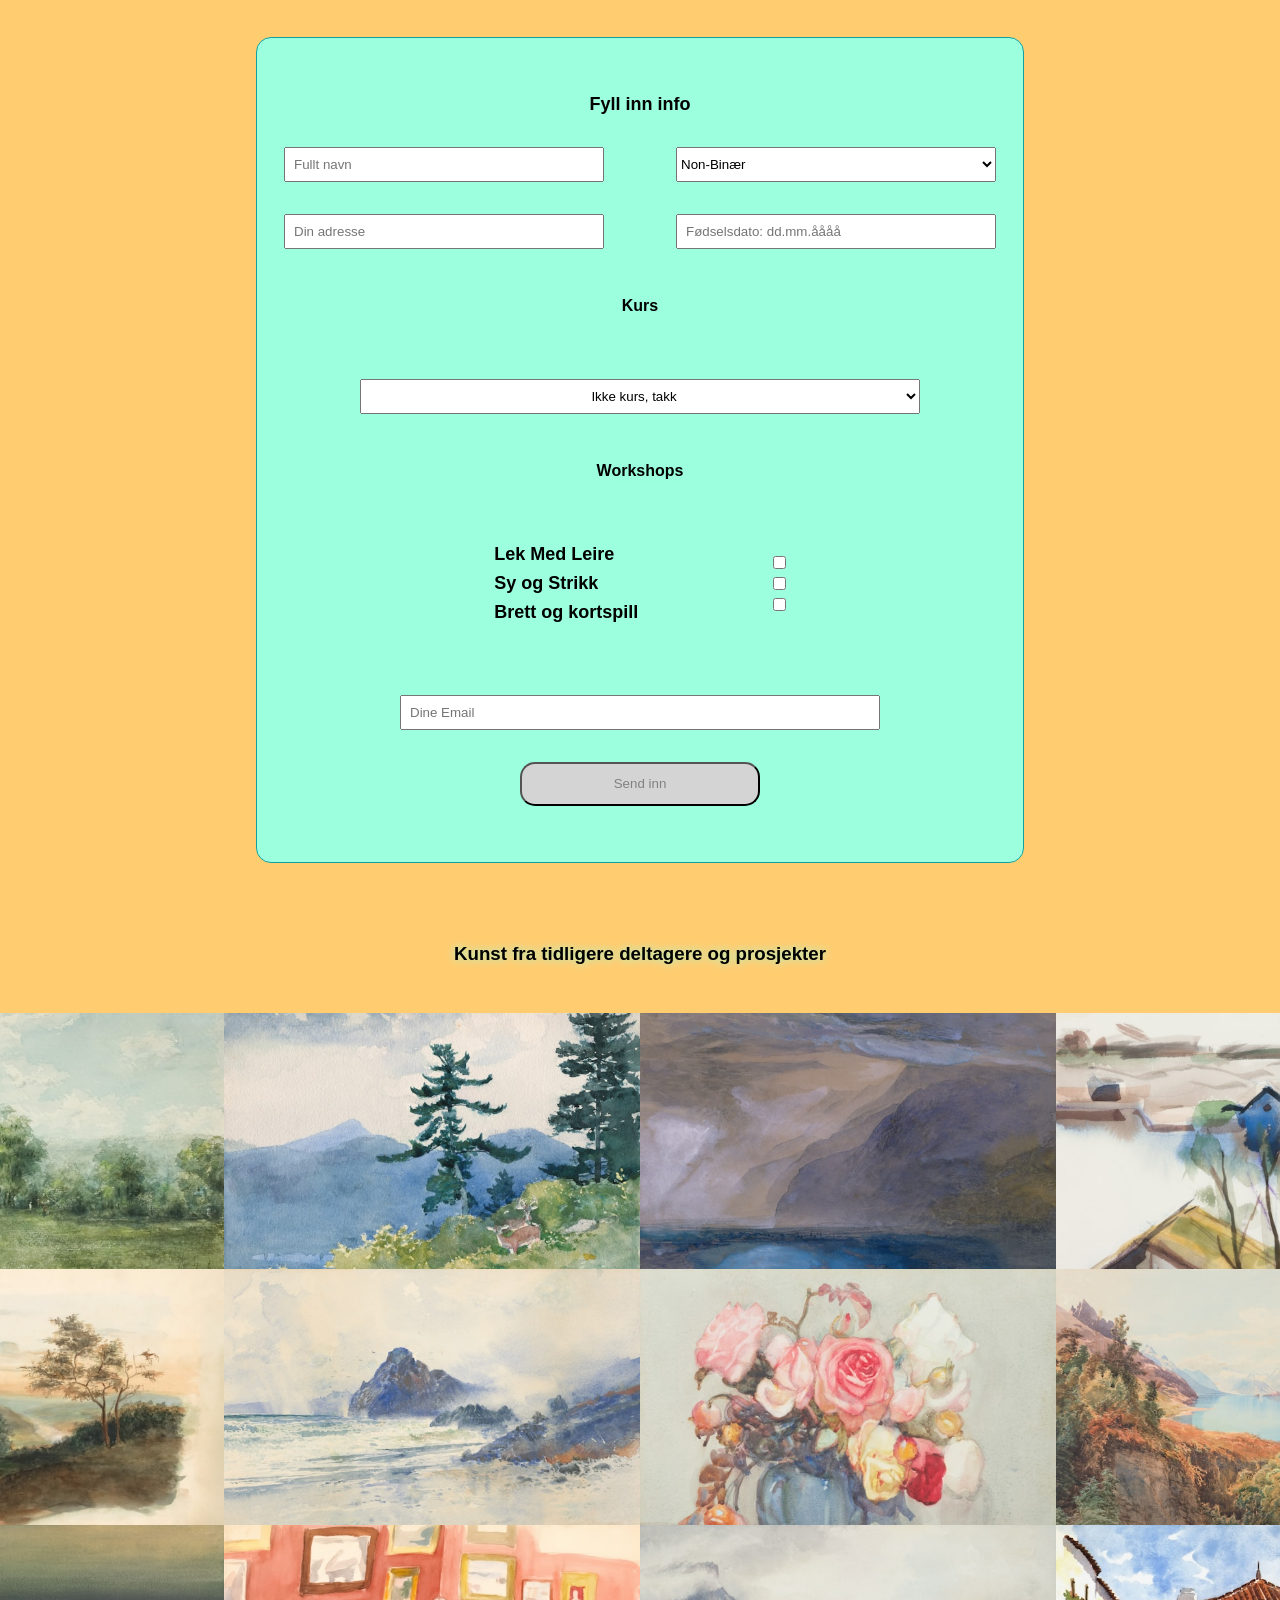
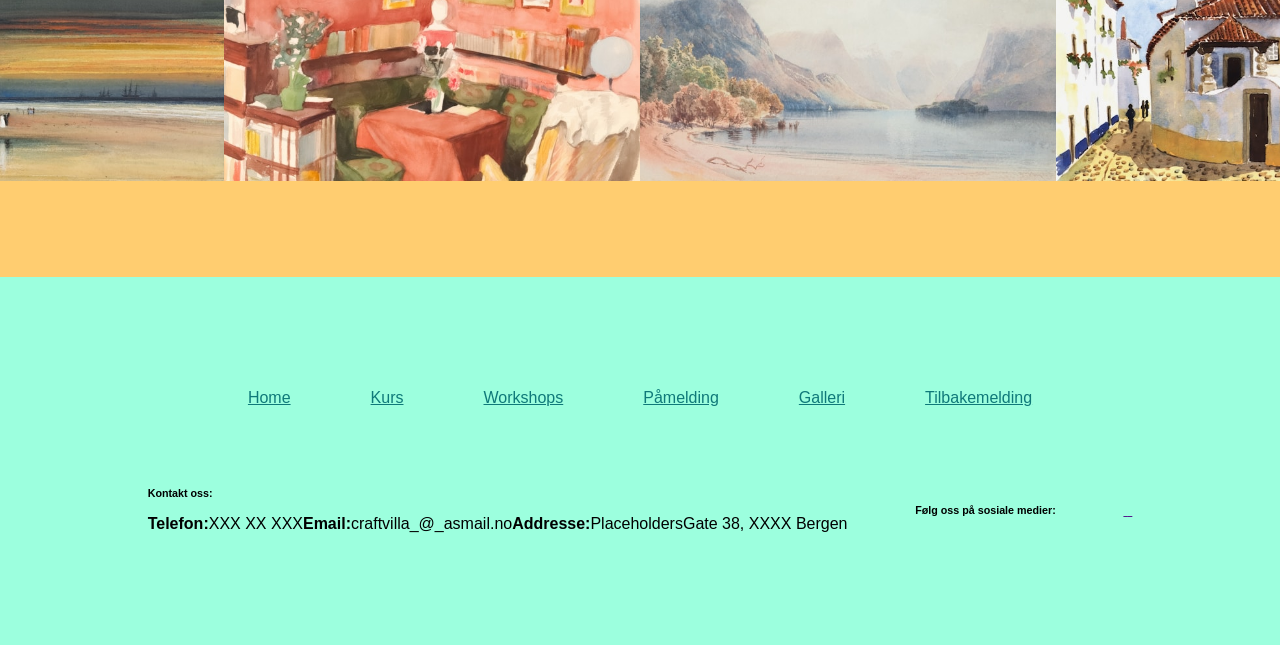
==== commit 8bb5785c: "ProofOfConcept_LandingPageDone" ====
--- a/index.html
+++ b/index.html
@@ -374,24 +374,41 @@
       <!-- May seem redundant to add the navBtns here again, but as the page is supposed to be used friendly for all ages, 
        I think some redundancies of navigation is to be both acceptable and borderline expected -->
       <nav class="navBtnBarF flexRow centerAll txtCenter">
-        <a class="navBtn" target="_blank" href="" id="">Home</a>
-        <a class="navBtn" id="navContact"></a>
-        <a class="navBtn" id=""></a>
-        <a class="navBtn" id=""></a>
-        <a class="navBtn" id=""></a>
-        <a class="navBtn" id=""></a>
+        <a class="navBtn" href="" id="">Home</a>
+        <a class="navBtn" href="">Kurs</a>
+        <a class="navBtn" href="">Workshops</a>
+        <a class="navBtn" href="">Påmelding</a>
+        <a class="navBtn" href="">Galleri</a>
+        <a class="navBtn" href="">Tilbakemelding</a>
       </nav>
-      <div class="contact flexcolum">
-        <h6>Kontakt oss:</h6>
-        <div class="flexRow">
-          <p class="actiInfoBoldTxt">Telefon:</p>
-          <p>XXX XX XXX</p>
-          <p class="actiInfoBoldTxt">Email:</p>
-          <p>craftvilla_@_asmail.no</p>
-          <p class="actiInfoBoldTxt">Addresse:</p>
-          <p>PlaceholdersGate 38, XXXX Bergen</p>
-        </div>
-        <!-- <div class="flexColumn"></div> -->
+      <div class="contactMediaLinks flexRow centerAll">
+        <div class="contact flexcolum">
+          <h6>Kontakt oss:</h6>
+          <div class="flexRow">
+            <p class="actiInfoBoldTxt">Telefon:</p>
+            <p>XXX XX XXX</p>
+            <p class="actiInfoBoldTxt">Email:</p>
+            <p>craftvilla_@_asmail.no</p>
+            <p class="actiInfoBoldTxt">Addresse:</p>
+            <p>PlaceholdersGate 38, XXXX Bergen</p>
+          </div>
+          <!-- <div class="flexColumn"></div> -->
+        </div>
+        <h6>Følg oss på sosiale medier:</h6>
+        <div class="flexcolum">
+          <a href="">
+            <!-- facebook -->
+            <img src="" alt="" />
+          </a>
+          <a href="">
+            <!-- instagram -->
+            <img src="" alt="" />
+          </a>
+          <a href="">
+            <!-- tikTok eller snapchat?? LinkedIn? -->
+            <img src="" alt="" />
+          </a>
+        </div>
       </div>
     </footer>
   </body>
--- a/style.css
+++ b/style.css
@@ -59,7 +59,7 @@
   position: fixed;
   z-index: 10;
   top: 15px;
-  left: 32%;
+  left: 30%;
   /* Dunno why there's weird shadow, figure out and fix it! */
 }
 
@@ -291,4 +291,24 @@
 /* Footer styling */
 footer {
   background-color: #9cffde;
-}
+  min-height: 20rem;
+  padding: 7rem;
+}
+
+.navBtnBarF {
+  column-gap: 5rem;
+  margin-bottom: 5rem;
+}
+
+.navBtnBarF > a {
+  color: #0f7979;
+}
+
+.contactMediaLinks {
+  gap: 2rem;
+  justify-content: space-evenly;
+}
+
+.contact > h6 {
+  margin-bottom: 1rem;
+}
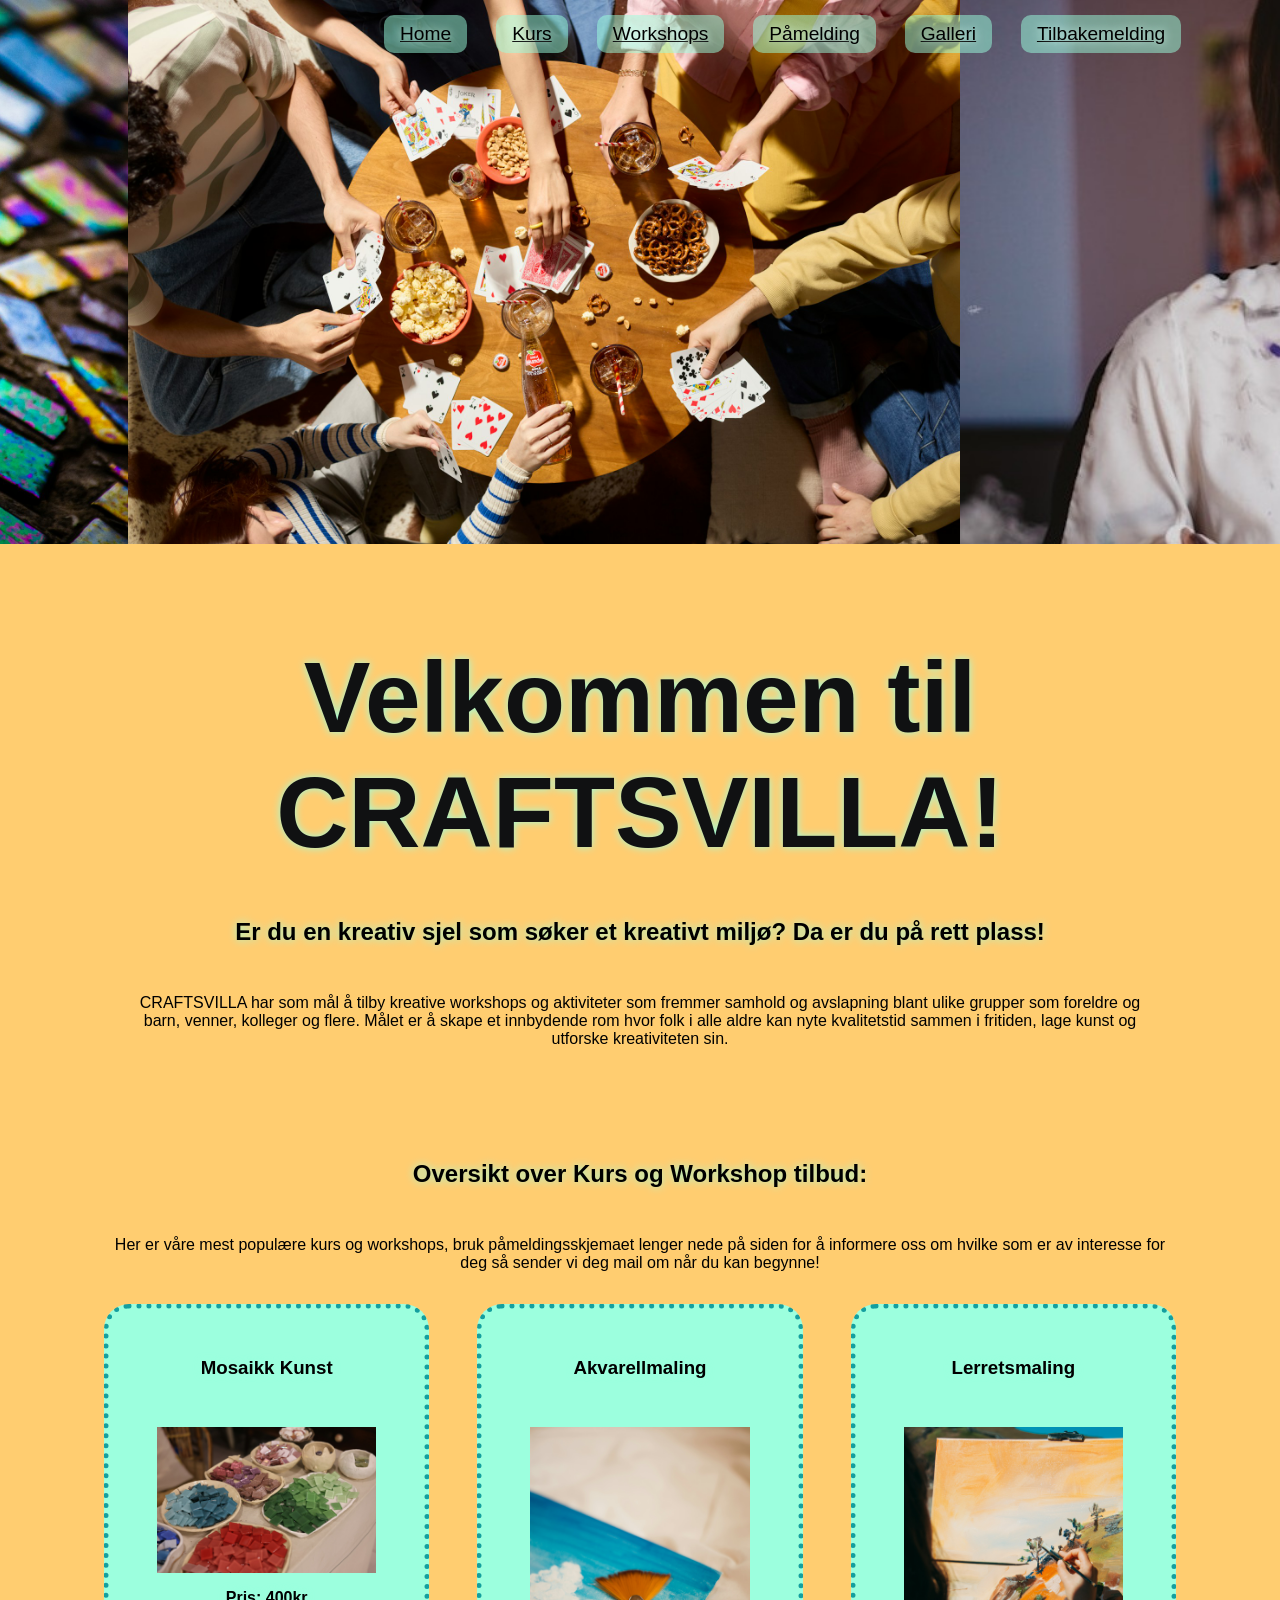
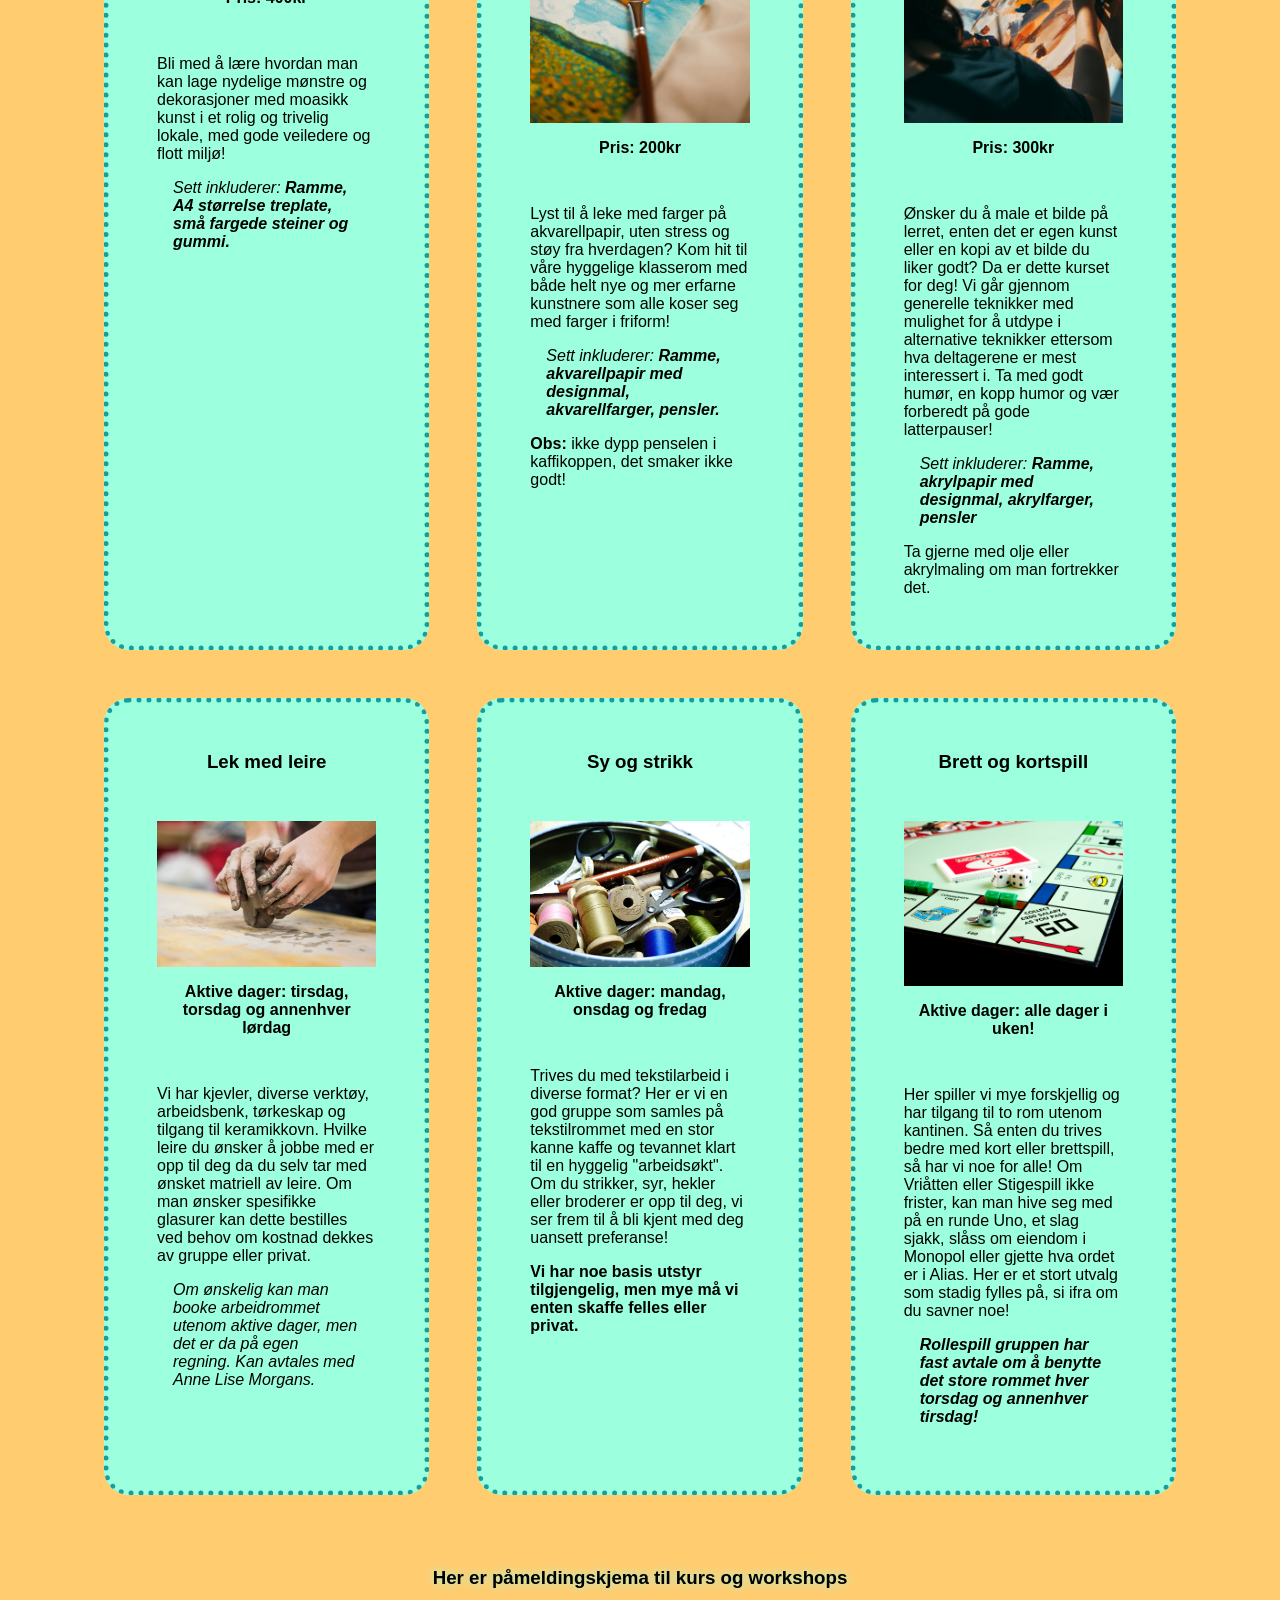
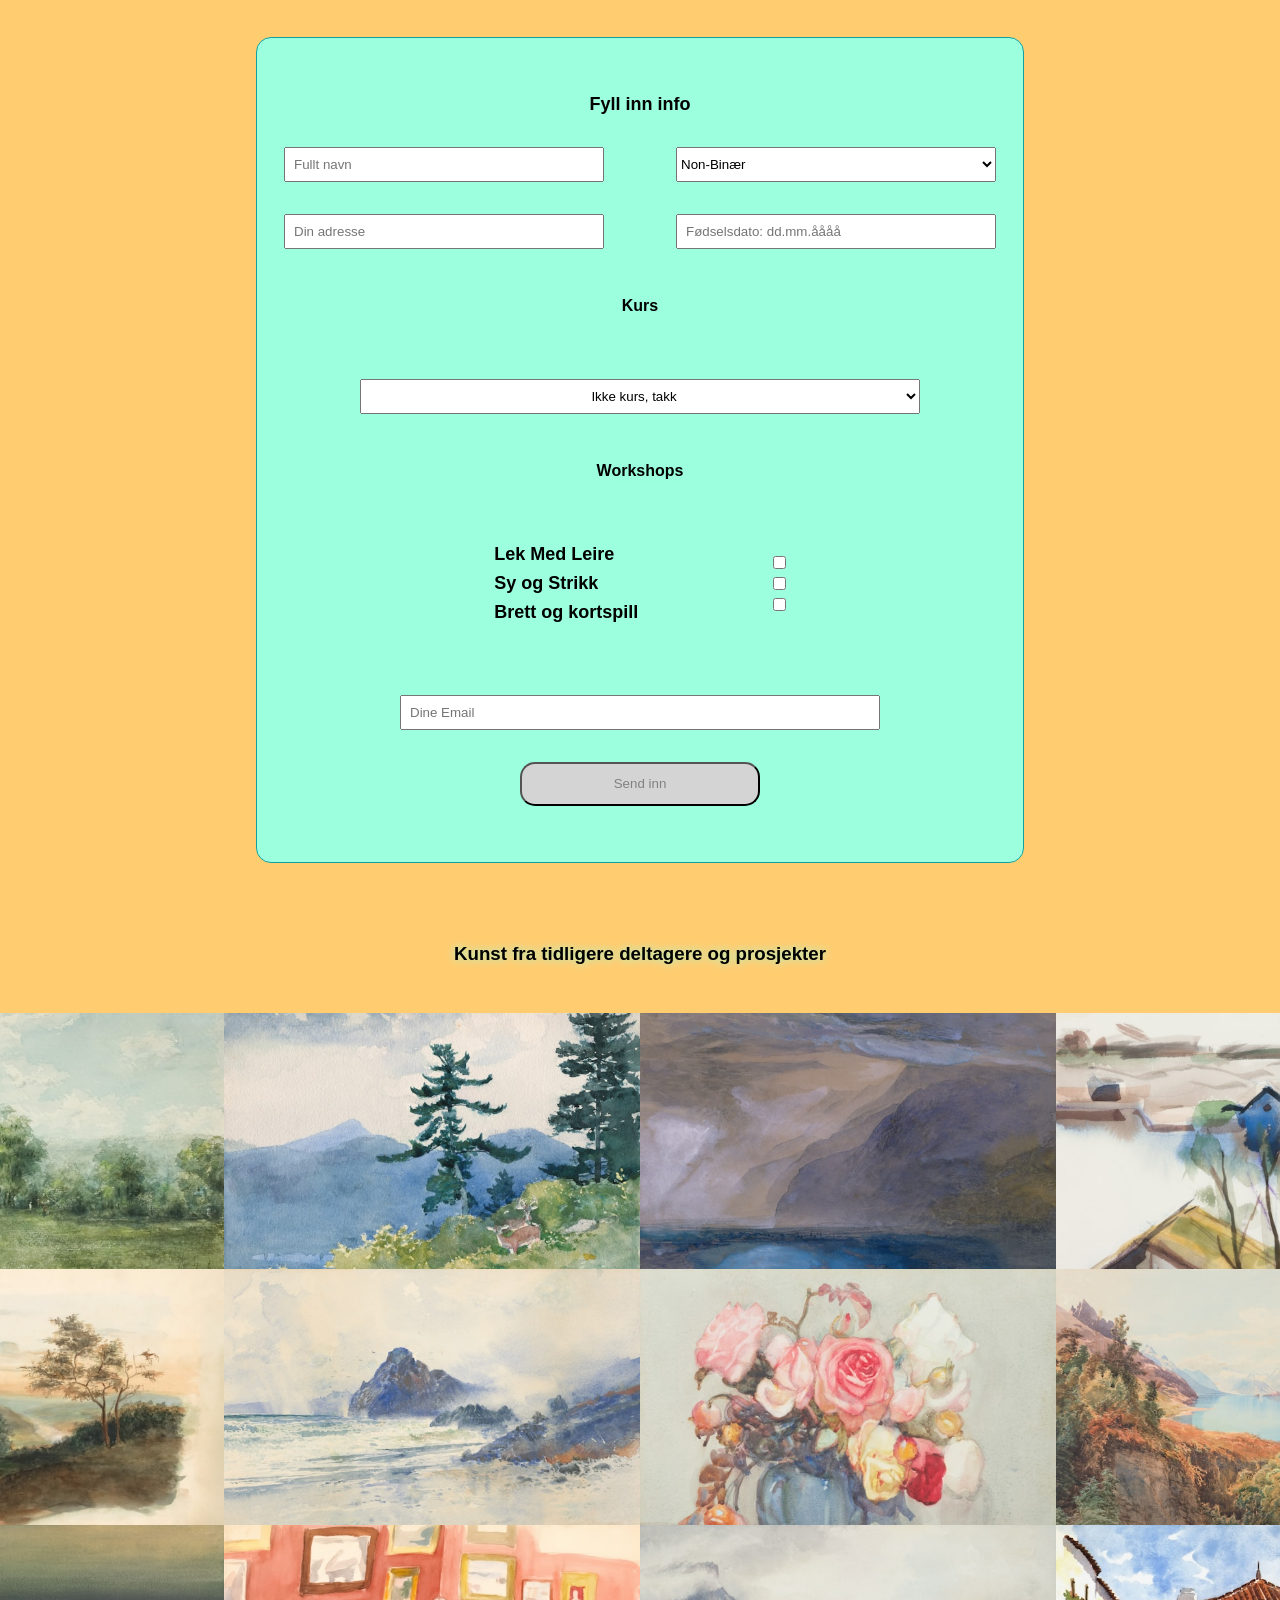
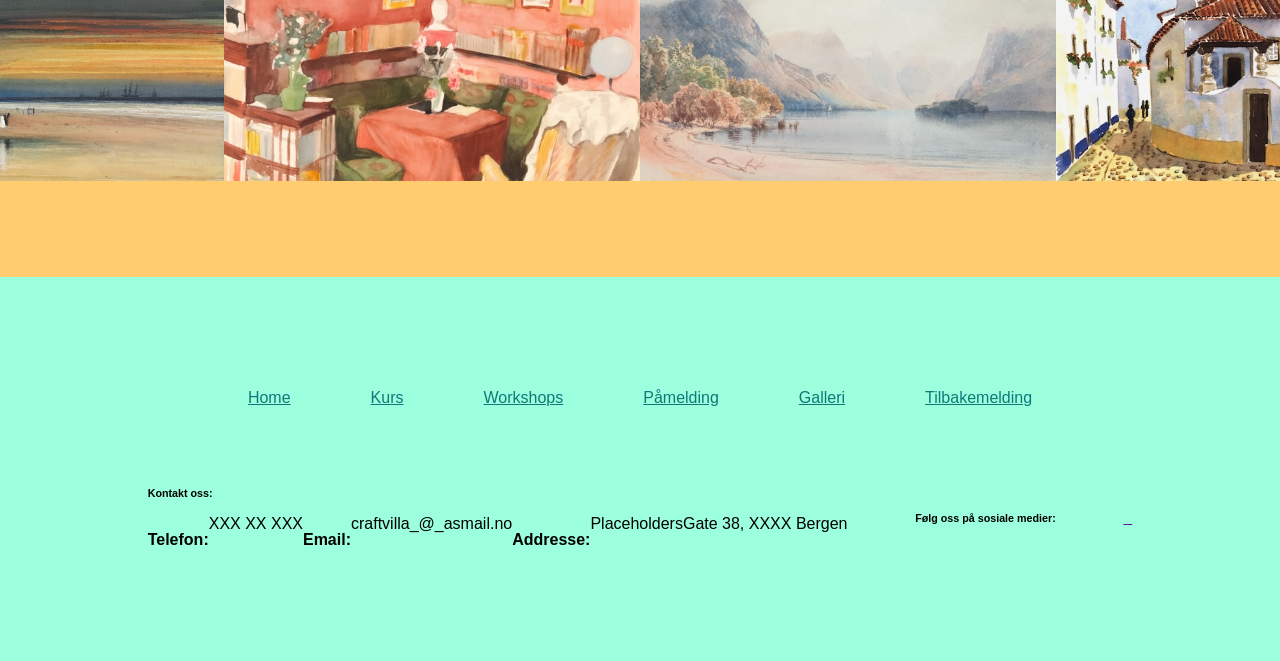
==== commit cbfaac6a: "ReadMeNotesUpdated" ====
--- a/index.html
+++ b/index.html
@@ -270,7 +270,7 @@
             </p>
             <p class="actiClassInfo actiInfoBoldTxt">
               Rollespill gruppen har fast avtale om å benytte det store rommet
-              hver torsdag og annnhver tirsdag!
+              hver torsdag og annenhver tirsdag!
             </p>
           </article>
         </div>
@@ -314,7 +314,6 @@
               </div>
             </div>
           </div>
-          <!-- Put a class on to be able to attach js function so button is inactive until valid email is filled in to input -->
           <div class="signUpSubmit flexColumn centerAll">
             <input
               class="emailSubmit"
@@ -322,6 +321,7 @@
               placeholder="Dine Email"
               required="required"
             />
+            <!-- Default class is disabled styling, add js to switch to proper styling when email.value = valid -->
             <button class="btnSubmDefault">Send inn</button>
           </div>
         </form>
--- a/style.css
+++ b/style.css
@@ -147,6 +147,7 @@
   border: 5px dotted #149f9f;
   border-radius: 25px;
   max-width: 36rem;
+  gap: 2rem;
   /* Ready to activate when the other pages are done */
   /* cursor: pointer; */
   transition: transform 0.5s ease-in-out;
@@ -171,6 +172,7 @@
   padding: 1rem;
 }
 .actiInfoBoldTxt {
+  padding-top: 1rem;
   font-weight: bold;
 }
 
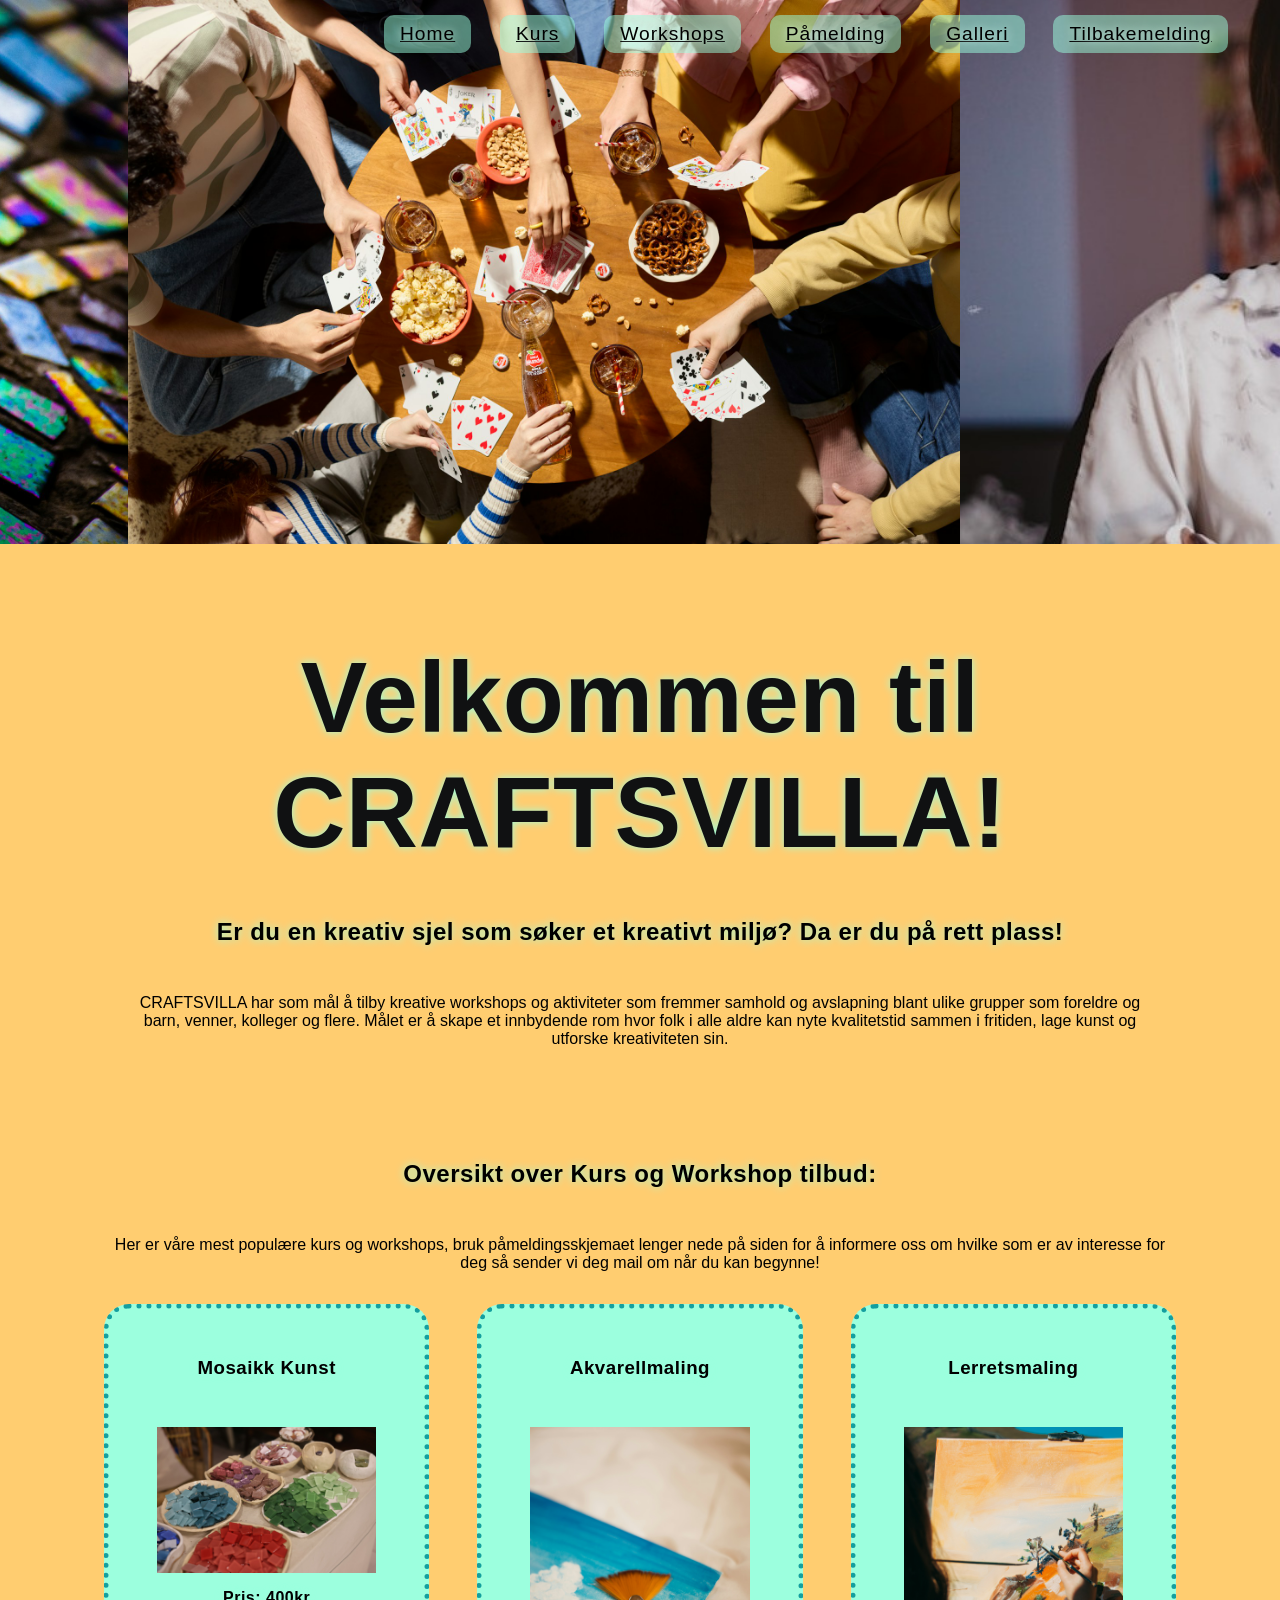
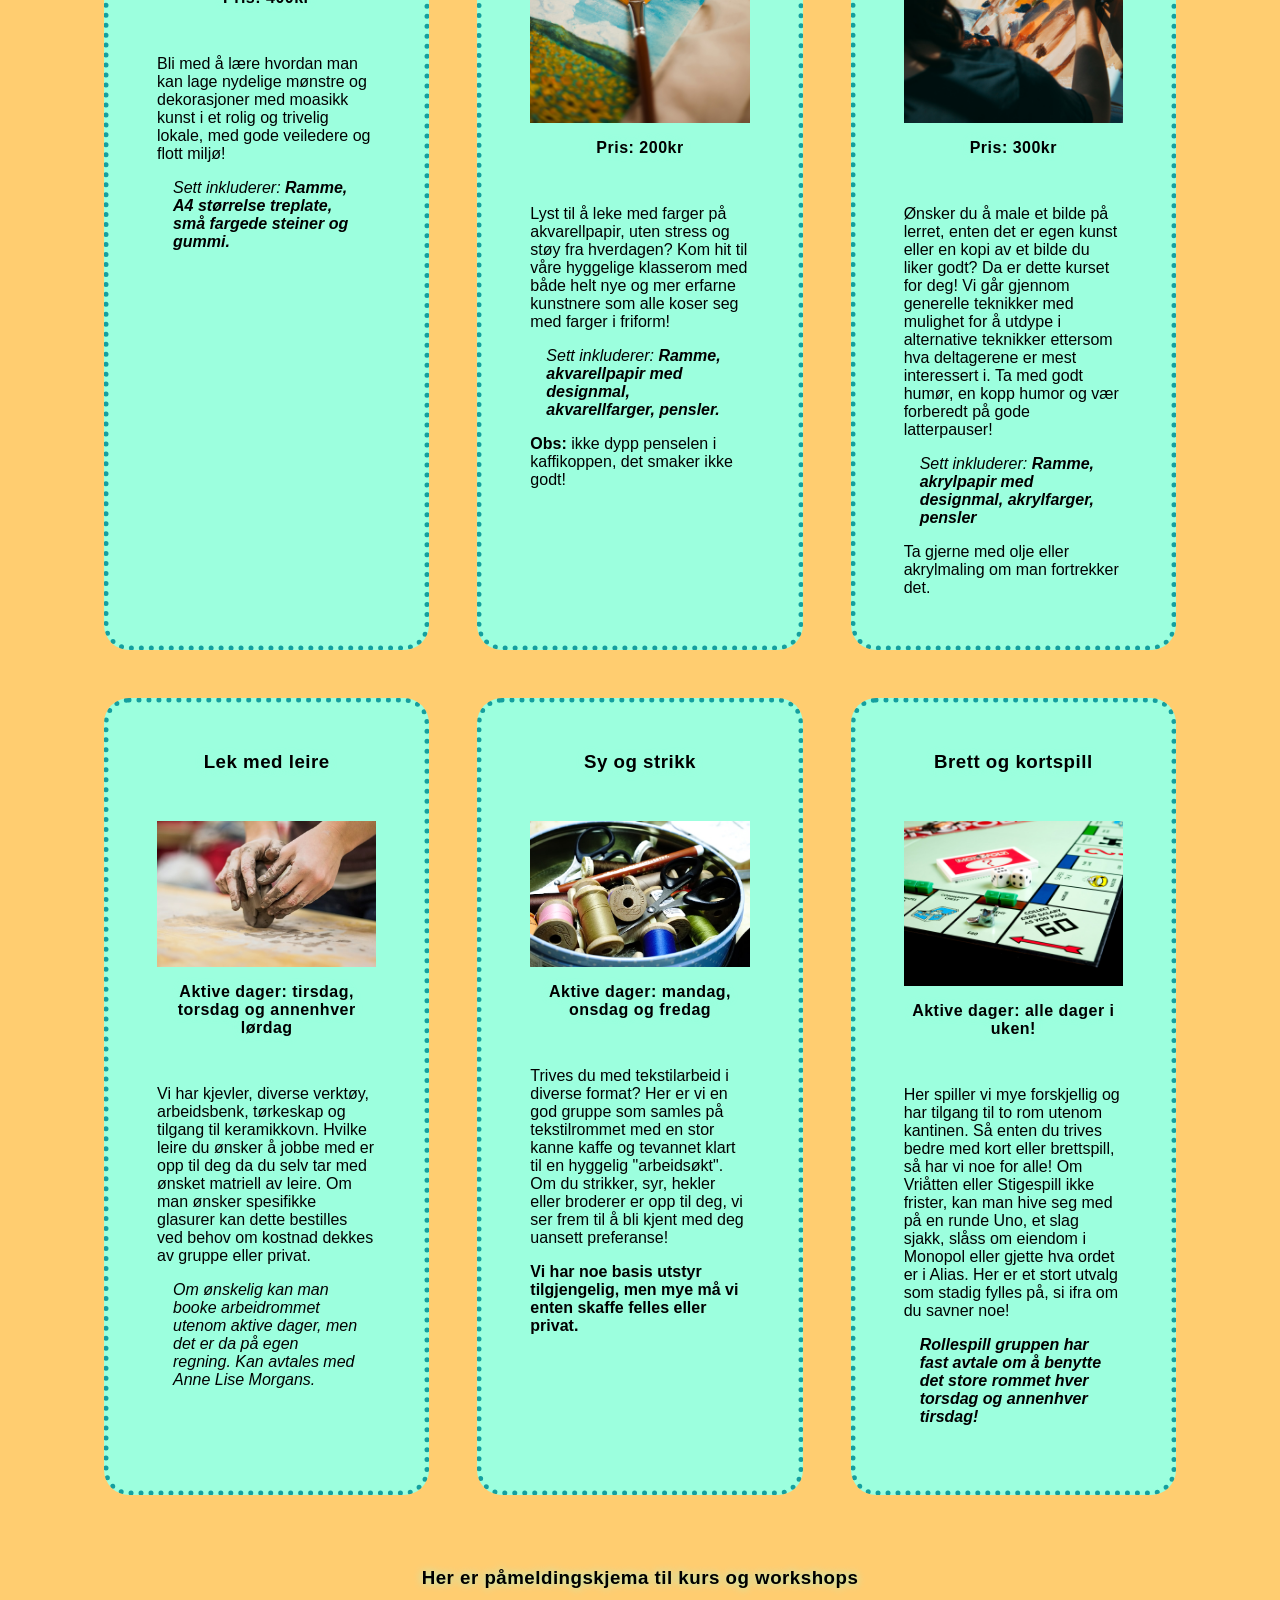
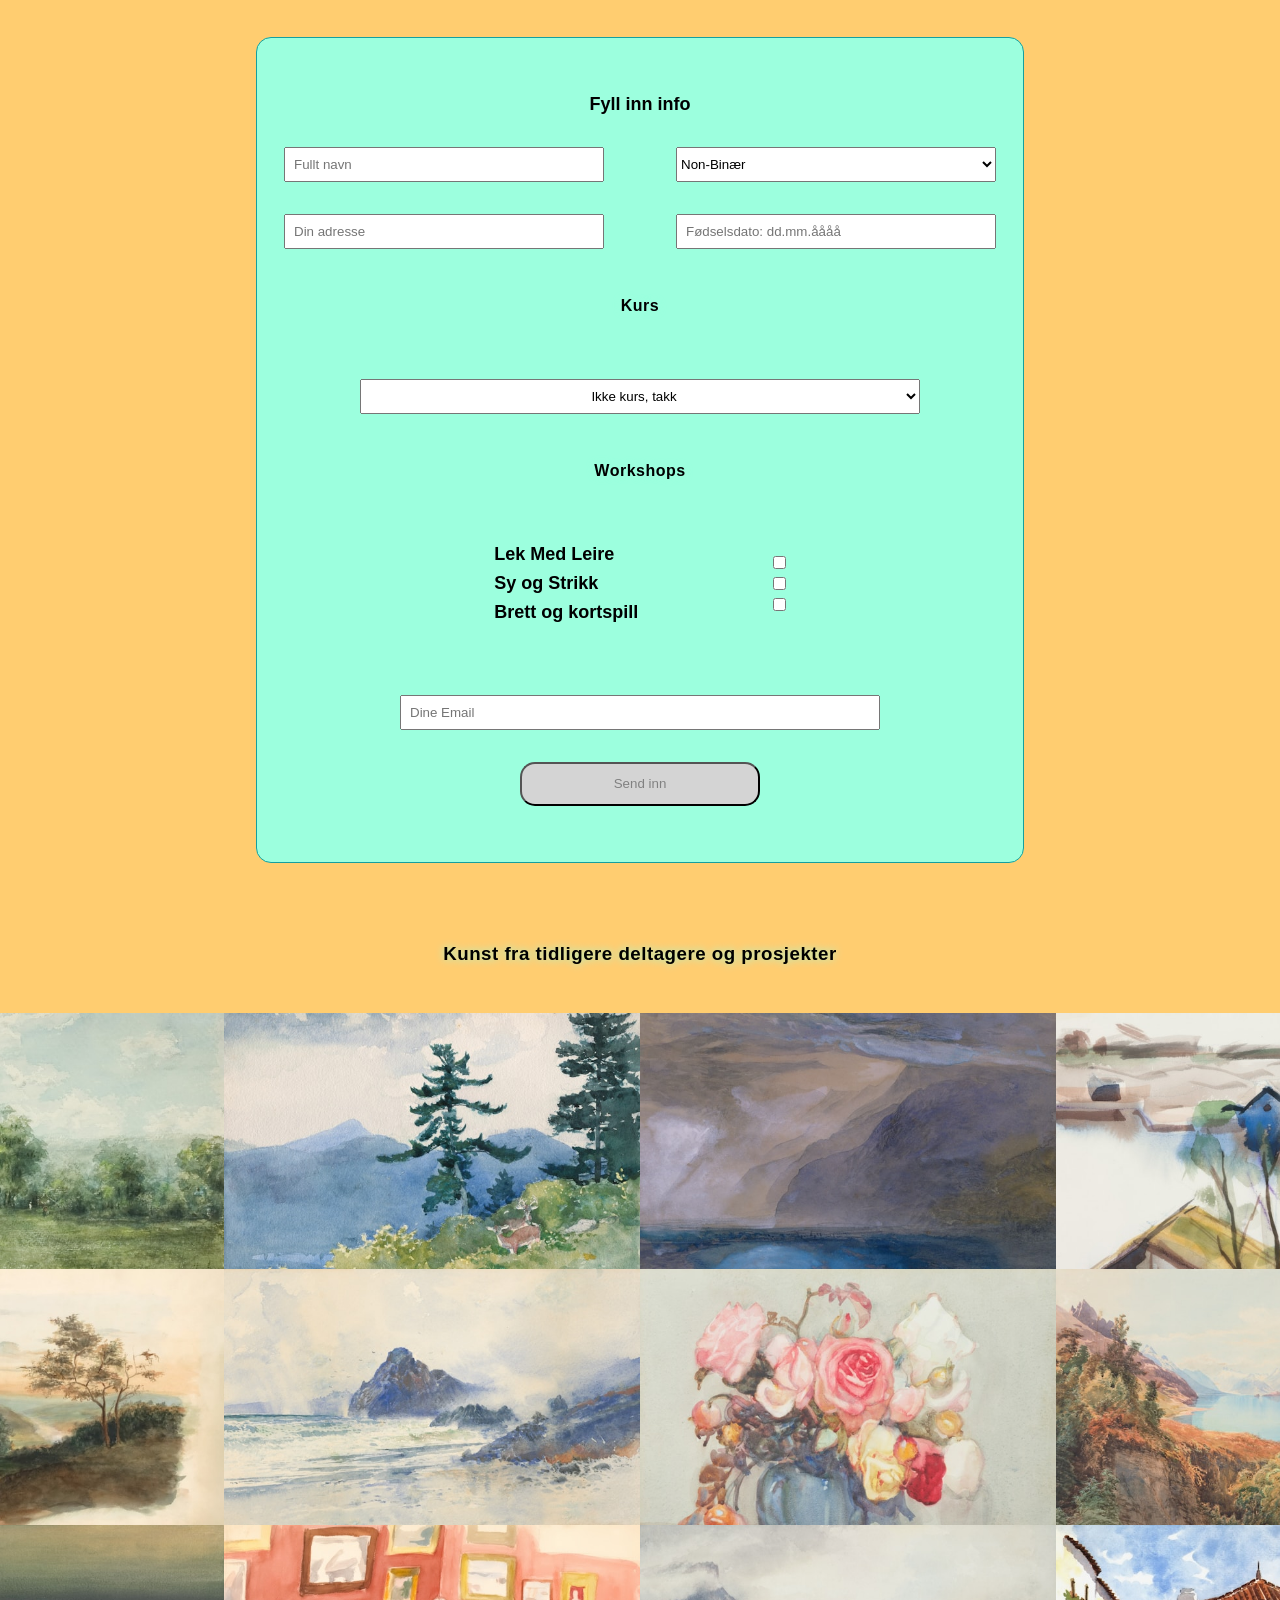
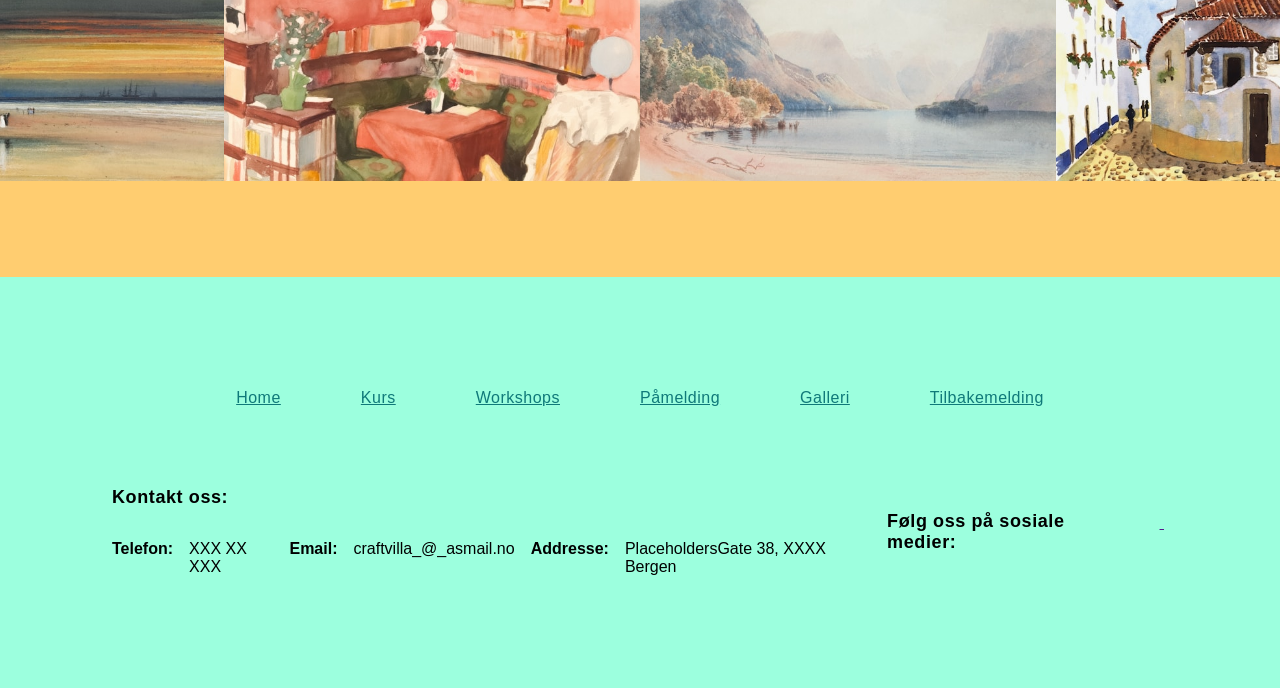
==== commit b45fe381: "LastMinuteDetails" ====
--- a/index.html
+++ b/index.html
@@ -385,11 +385,11 @@
         <div class="contact flexcolum">
           <h6>Kontakt oss:</h6>
           <div class="flexRow">
-            <p class="actiInfoBoldTxt">Telefon:</p>
+            <p class="boldTxt">Telefon:</p>
             <p>XXX XX XXX</p>
-            <p class="actiInfoBoldTxt">Email:</p>
+            <p class="boldTxt">Email:</p>
             <p>craftvilla_@_asmail.no</p>
-            <p class="actiInfoBoldTxt">Addresse:</p>
+            <p class="boldTxt">Addresse:</p>
             <p>PlaceholdersGate 38, XXXX Bergen</p>
           </div>
           <!-- <div class="flexColumn"></div> -->
--- a/style.css
+++ b/style.css
@@ -44,6 +44,7 @@
   text-shadow: 0 0 8px #9cffde;
   text-align: center;
   margin-bottom: 2rem;
+  letter-spacing: 0.5px;
 }
 h1 {
   color: #101112;
@@ -68,6 +69,7 @@
   padding: 0.5rem 1rem;
   background-color: #9cffde82;
   font-size: larger;
+  letter-spacing: 1px;
   color: black;
   /* txt shadow to attempt impriving contrast, still needs more improving here.. */
   text-shadow: 0px 0px 8px #d7fff2;
@@ -283,6 +285,7 @@
   grid-template-columns: repeat(4, 1fr);
   justify-content: center;
   width: 85vw;
+  /* Add option to click the grid -> go to galleryPage? */
 }
 .imgContGallery {
   width: 26rem;
@@ -304,6 +307,7 @@
 
 .navBtnBarF > a {
   color: #0f7979;
+  letter-spacing: 0.5px;
 }
 
 .contactMediaLinks {
@@ -311,6 +315,20 @@
   justify-content: space-evenly;
 }
 
+/* Sapcing between the contact info details, for better readability */
+.contact > .flexRow {
+  gap: 1rem;
+}
+
 .contact > h6 {
-  margin-bottom: 1rem;
-}
+  margin-bottom: 2rem;
+  justify-content: space-evenly;
+}
+.boldTxt {
+  font-weight: bold;
+}
+
+h6 {
+  font-size: large;
+  letter-spacing: 0.6px;
+}
